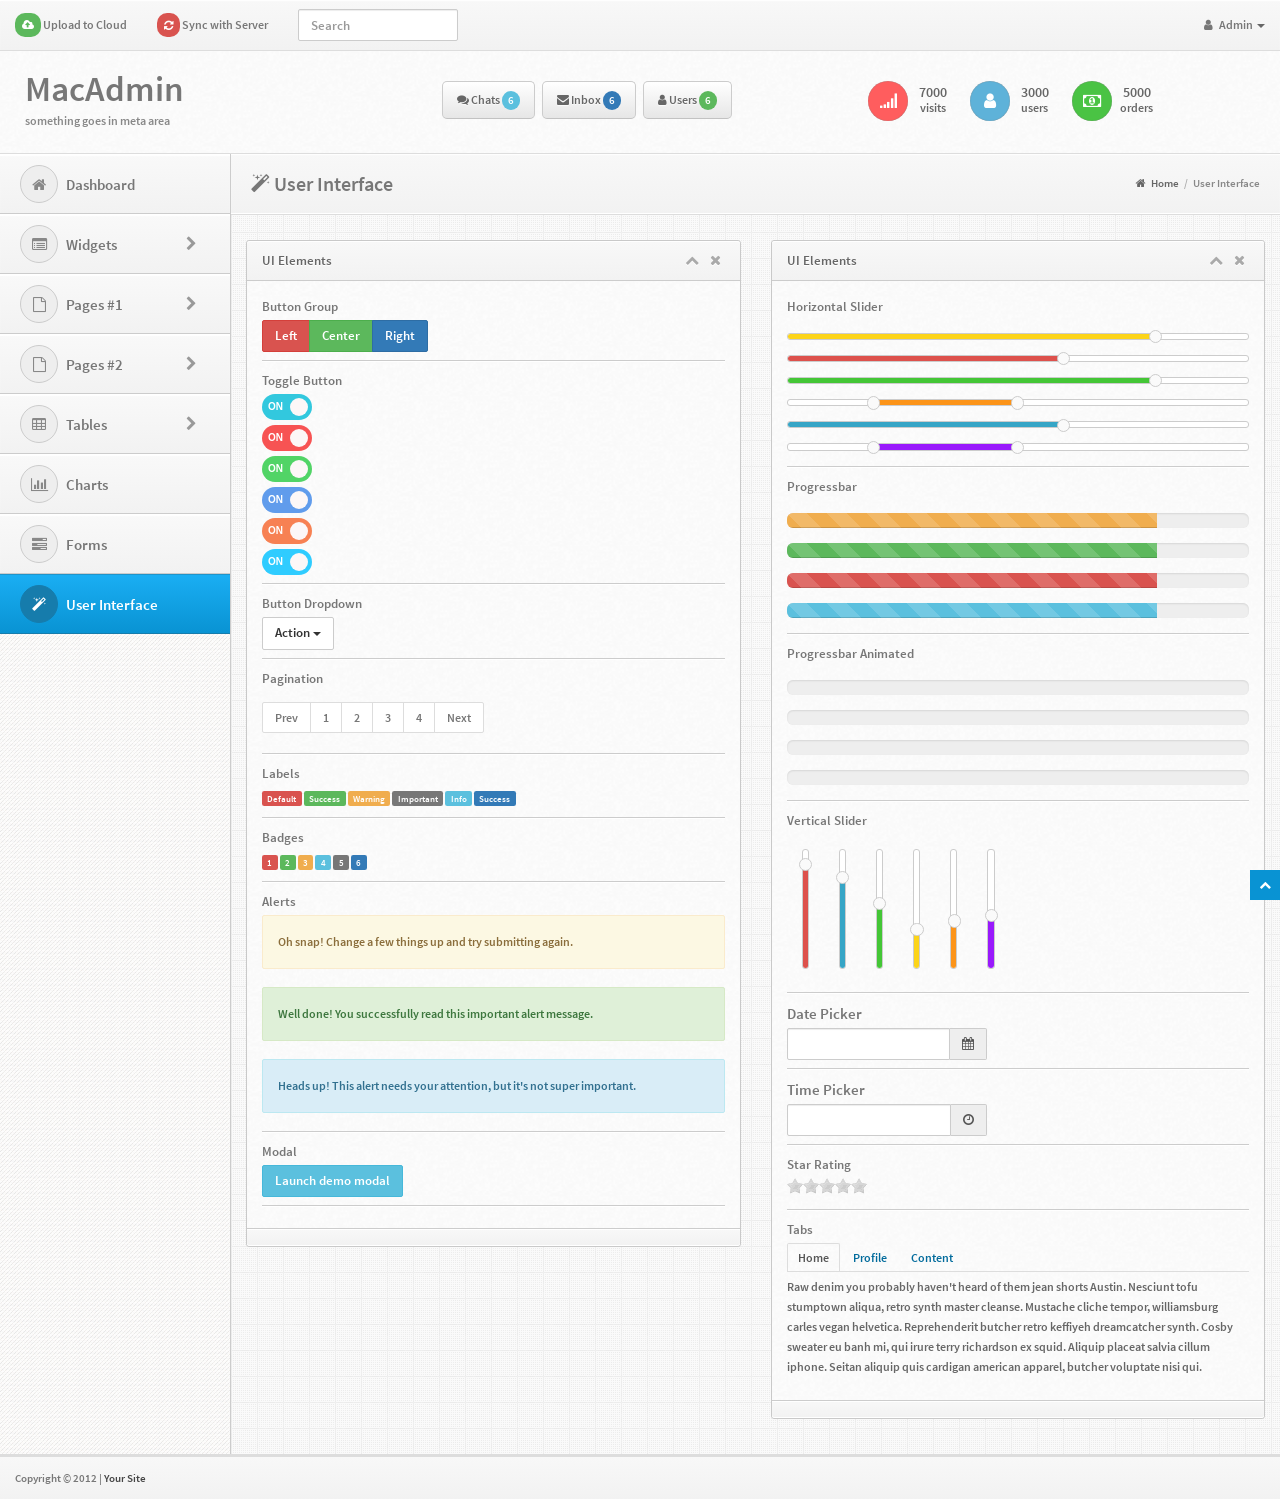
==== AdminPrabhus/ui.html @ f4b7af65 "edited on 29122017" ====
<!DOCTYPE html>
<html lang="en">
<head>
  <meta http-equiv="Content-Type" content="text/html; charset=UTF-8">
  <meta charset="utf-8">
  <!-- Title and other stuffs -->
  <title>UI - MacAdmin</title>
  <meta name="viewport" content="width=device-width, initial-scale=1.0">
  <meta name="description" content="">
  <meta name="keywords" content="">
  <meta name="author" content="">


  <!-- Stylesheets -->
  <link href="css/bootstrap.min.css" rel="stylesheet">
  <!-- Font awesome icon -->
  <link rel="stylesheet" href="css/font-awesome.min.css"> 
  <!-- jQuery UI -->
  <link rel="stylesheet" href="css/jquery-ui.css"> 
  <!-- Calendar -->
  <link rel="stylesheet" href="css/fullcalendar.css">
  <!-- prettyPhoto -->
  <link rel="stylesheet" href="css/prettyPhoto.css">  
  <!-- Star rating -->
  <link rel="stylesheet" href="css/rateit.css">
  <!-- Date picker -->
  <link rel="stylesheet" href="css/bootstrap-datetimepicker.min.css">
  <!-- CLEditor -->
  <link rel="stylesheet" href="css/jquery.cleditor.css">  
  <!-- Data tables -->
  <link rel="stylesheet" href="css/jquery.dataTables.css">
  <!-- Bootstrap toggle -->
  <link rel="stylesheet" href="css/jquery.onoff.css">
  <!-- Main stylesheet -->
  <link href="css/style.css" rel="stylesheet">
  <!-- Widgets stylesheet -->
  <link href="css/widgets.css" rel="stylesheet">   
  
  <script src="js/respond.min.js"></script>
  <!--[if lt IE 9]>
  <script src="js/html5shiv.js"></script>
  <![endif]-->

  <!-- Favicon -->
  <link rel="shortcut icon" href="img/favicon/favicon.png">
</head>

<body>

<div class="navbar navbar-fixed-top bs-docs-nav" role="banner">
  
    <div class="conjtainer">
      <!-- Menu button for smallar screens -->
      <div class="navbar-header">
		  <button class="navbar-toggle btn-navbar" type="button" data-toggle="collapse" data-target=".bs-navbar-collapse">
			<span>Menu</span>
		  </button>
		  <!-- Site name for smallar screens -->
		  <a href="index.html" class="navbar-brand hidden-lg">MacBeth</a>
		</div>
      
      

      <!-- Navigation starts -->
      <nav class="collapse navbar-collapse bs-navbar-collapse" role="navigation">         

        <ul class="nav navbar-nav">  

          <!-- Upload to server link. Class "dropdown-big" creates big dropdown -->
          <li class="dropdown dropdown-big">
            <a href="#" class="dropdown-toggle" data-toggle="dropdown"><span class="label label-success"><i class="fa fa-cloud-upload"></i></span> Upload to Cloud</a>
            <!-- Dropdown -->
            <ul class="dropdown-menu">
              <li>
                <!-- Progress bar -->
                <p>Photo Upload in Progress</p>
                <!-- Bootstrap progress bar -->
                <div class="progress progress-striped active">
					<div class="progress-bar progress-bar-info"  role="progressbar" aria-valuenow="40" aria-valuemin="0" aria-valuemax="100" style="width: 40%">
						<span class="sr-only">40% Complete</span>
					</div>
			    </div>

                <hr />

                <!-- Progress bar -->
                <p>Video Upload in Progress</p>
                <!-- Bootstrap progress bar -->
                <div class="progress progress-striped active">
					<div class="progress-bar progress-bar-success"  role="progressbar" aria-valuenow="80" aria-valuemin="0" aria-valuemax="100" style="width: 80%">
						<span class="sr-only">80% Complete</span>
					</div>
			    </div> 

                <hr />             

                <!-- Dropdown menu footer -->
                <div class="drop-foot">
                  <a href="#">View All</a>
                </div>

              </li>
            </ul>
          </li>

          <!-- Sync to server link -->
          <li class="dropdown dropdown-big">
            <a href="#" class="dropdown-toggle" data-toggle="dropdown"><span class="label label-danger"><i class="fa fa-refresh"></i></span> Sync with Server</a>
            <!-- Dropdown -->
            <ul class="dropdown-menu">
              <li>
                <!-- Using "icon-spin" class to rotate icon. -->
                <p><span class="label label-info"><i class="fa fa-cloud"></i></span> Syncing Members Lists to Server</p>
                <hr />
                <p><span class="label label-warning"><i class="fa fa-cloud"></i></span> Syncing Bookmarks Lists to Cloud</p>

                <hr />

                <!-- Dropdown menu footer -->
                <div class="drop-foot">
                  <a href="#">View All</a>
                </div>

              </li>
            </ul>
          </li>

        </ul>

        <!-- Search form -->
        <form class="navbar-form navbar-left" role="search">
			<div class="form-group">
				<input type="text" class="form-control" placeholder="Search">
			</div>
		</form>
        <!-- Links -->
        <ul class="nav navbar-nav pull-right">
          <li class="dropdown pull-right">            
            <a data-toggle="dropdown" class="dropdown-toggle" href="#">
              <i class="fa fa-user"></i> Admin <b class="caret"></b>              
            </a>
            
            <!-- Dropdown menu -->
            <ul class="dropdown-menu">
              <li><a href="#"><i class="fa fa-user"></i> Profile</a></li>
              <li><a href="#"><i class="fa fa-cogs"></i> Settings</a></li>
              <li><a href="login.html"><i class="fa fa-sign-out"></i> Logout</a></li>
            </ul>
          </li>
          
        </ul>
      </nav>

    </div>
  </div>


<!-- Header starts -->
  <header>
    <div class="container">
      <div class="row">

        <!-- Logo section -->
        <div class="col-md-4">
          <!-- Logo. -->
          <div class="logo">
            <h1><a href="#">Mac<span class="bold">Admin</span></a></h1>
            <p class="meta">something goes in meta area</p>
          </div>
          <!-- Logo ends -->
        </div>

        <!-- Button section -->
        <div class="col-md-4">

          <!-- Buttons -->
          <ul class="nav nav-pills">

            <!-- Comment button with number of latest comments count -->
            <li class="dropdown dropdown-big">
              <a class="dropdown-toggle" href="#" data-toggle="dropdown">
                <i class="fa fa-comments"></i> Chats <span   class="label label-info">6</span> 
              </a>

                <ul class="dropdown-menu">
                  <li>
                    <!-- Heading - h5 -->
                    <h5><i class="fa fa-comments"></i> Chats</h5>
                    <!-- Use hr tag to add border -->
                    <hr />
                  </li>
                  <li>
                    <!-- List item heading h6 -->
                    <h6><a href="#">Hi :)</a> <span class="label label-warning pull-right">10:42</span></h6>
                    <div class="clearfix"></div>
                    <hr />
                  </li>
                  <li>
                    <h6><a href="#">How are you?</a> <span class="label label-warning pull-right">20:42</span></h6>
                    <div class="clearfix"></div>
                    <hr />
                  </li>
                  <li>
                    <h6><a href="#">What are you doing?</a> <span class="label label-warning pull-right">14:42</span></h6>
                    <div class="clearfix"></div>
                    <hr />
                  </li>                  
                  <li>
                    <div class="drop-foot">
                      <a href="#">View All</a>
                    </div>
                  </li>                                    
                </ul>
            </li>

            <!-- Message button with number of latest messages count-->
            <li class="dropdown dropdown-big">
              <a class="dropdown-toggle" href="#" data-toggle="dropdown">
                <i class="fa fa-envelope"></i> Inbox <span class="label label-primary">6</span> 
              </a>

                <ul class="dropdown-menu">
                  <li>
                    <!-- Heading - h5 -->
                    <h5><i class="fa fa-envelope"></i> Messages</h5>
                    <!-- Use hr tag to add border -->
                    <hr />
                  </li>
                  <li>
                    <!-- List item heading h6 -->
                    <h6><a href="#">Hello how are you?</a></h6>
                    <!-- List item para -->
                    <p>Quisque eu consectetur erat eget  semper...</p>
                    <hr />
                  </li>
                  <li>
                    <h6><a href="#">Today is wonderful?</a></h6>
                    <p>Quisque eu consectetur erat eget  semper...</p>
                    <hr />
                  </li>
                  <li>
                    <div class="drop-foot">
                      <a href="#">View All</a>
                    </div>
                  </li>                                    
                </ul>
            </li>

            <!-- Members button with number of latest members count -->
            <li class="dropdown dropdown-big">
              <a class="dropdown-toggle" href="#" data-toggle="dropdown">
                <i class="fa fa-user"></i> Users <span   class="label label-success">6</span> 
              </a>

                <ul class="dropdown-menu">
                  <li>
                    <!-- Heading - h5 -->
                    <h5><i class="fa fa-user"></i> Users</h5>
                    <!-- Use hr tag to add border -->
                    <hr />
                  </li>
                  <li>
                    <!-- List item heading h6-->
                    <h6><a href="#">Ravi Kumar</a> <span class="label label-warning pull-right">Free</span></h6>
                    <div class="clearfix"></div>
                    <hr />
                  </li>
                  <li>
                    <h6><a href="#">Balaji</a> <span class="label label-important pull-right">Premium</span></h6>
                    <div class="clearfix"></div>
                    <hr />
                  </li>
                  <li>
                    <h6><a href="#">Kumarasamy</a> <span class="label label-warning pull-right">Free</span></h6>
                    <div class="clearfix"></div>
                    <hr />
                  </li>                  
                  <li>
                    <div class="drop-foot">
                      <a href="#">View All</a>
                    </div>
                  </li>                                    
                </ul>
            </li> 

          </ul>

        </div>

        <!-- Data section -->

        <div class="col-md-4">
          <div class="header-data">

            <!-- Traffic data -->
            <div class="hdata">
              <div class="mcol-left">
                <!-- Icon with red background -->
                <i class="fa fa-signal bred"></i> 
              </div>
              <div class="mcol-right">
                <!-- Number of visitors -->
                <p><a href="#">7000</a> <em>visits</em></p>
              </div>
              <div class="clearfix"></div>
            </div>

            <!-- Members data -->
            <div class="hdata">
              <div class="mcol-left">
                <!-- Icon with blue background -->
                <i class="fa fa-user bblue"></i> 
              </div>
              <div class="mcol-right">
                <!-- Number of visitors -->
                <p><a href="#">3000</a> <em>users</em></p>
              </div>
              <div class="clearfix"></div>
            </div>

            <!-- revenue data -->
            <div class="hdata">
              <div class="mcol-left">
                <!-- Icon with green background -->
                <i class="fa fa-money bgreen"></i> 
              </div>
              <div class="mcol-right">
                <!-- Number of visitors -->
                <p><a href="#">5000</a><em>orders</em></p>
              </div>
              <div class="clearfix"></div>
            </div>                        

          </div>
        </div>

      </div>
    </div>
  </header>

<!-- Header ends -->

<!-- Main content starts -->

<div class="content">

  	<!-- Sidebar -->
    <div class="sidebar">
        <div class="sidebar-dropdown"><a href="#">Navigation</a></div>

        <!--- Sidebar navigation -->
        <!-- If the main navigation has sub navigation, then add the class "has_sub" to "li" of main navigation. -->
        <ul id="nav">
          <!-- Main menu with font awesome icon -->
          <li><a href="index.html"><i class="fa fa-home"></i> Dashboard</a>
            <!-- Sub menu markup 
            <ul>
              <li><a href="#">Submenu #1</a></li>
              <li><a href="#">Submenu #2</a></li>
              <li><a href="#">Submenu #3</a></li>
            </ul>-->
          </li>
          <li class="has_sub"><a href="#"><i class="fa fa-list-alt"></i> Widgets  <span class="pull-right"><i class="fa fa-chevron-right"></i></span></a>
            <ul>
              <li><a href="widgets1.html">Widgets #1</a></li>
              <li><a href="widgets2.html">Widgets #2</a></li>
              <li><a href="widgets3.html">Widgets #3</a></li>
            </ul>
          </li>  
          <li class="has_sub"><a href="#"><i class="fa fa-file-o"></i> Pages #1  <span class="pull-right"><i class="fa fa-chevron-right"></i></span></a>
            <ul>
              <li><a href="post.html">Post</a></li>
              <li><a href="login.html">Login</a></li>
              <li><a href="register.html">Register</a></li>
              <li><a href="support.html">Support</a></li>
              <li><a href="invoice.html">Invoice</a></li>
              <li><a href="gallery.html">Gallery</a></li>
            </ul>
          </li> 
          <li class="has_sub"><a href="#"><i class="fa fa-file-o"></i> Pages #2  <span class="pull-right"><i class="fa fa-chevron-right"></i></span></a>
            <ul>
              <li><a href="media.html">Media</a></li>
              <li><a href="statement.html">Statement</a></li>
              <li><a href="error.html">Error</a></li>
              <li><a href="error-log.html">Error Log</a></li>
              <li><a href="calendar.html">Calendar</a></li>
              <li><a href="grid.html">Grid</a></li>
            </ul>
          </li>      
		  <li class="has_sub"><a href="#"><i class="fa fa-table"></i> Tables  <span class="pull-right"><i class="fa fa-chevron-right"></i></span></a>
            <ul>
              <li><a href="tables.html">Tables</a></li>
              <li><a href="dynamic-tables.html">Dynamic Tables</a></li>
            </ul>
          </li>		  
          <li><a href="charts.html"><i class="fa fa-bar-chart-o"></i> Charts</a></li> 
          <li><a href="forms.html"><i class="fa fa-tasks"></i> Forms</a></li>
          <li class="open"><a href="ui.html"><i class="fa fa-magic"></i> User Interface</a></li>
        </ul>
    </div>

    <!-- Sidebar ends -->

  	<!-- Main bar -->
  	<div class="mainbar">
      
	    <!-- Page heading -->
	    <div class="page-head">
        <!-- Page heading -->
	      <h2 class="pull-left"><i class="fa fa-magic"></i> User Interface</h2>


        <!-- Breadcrumb -->
        <div class="bread-crumb pull-right">
          <a href="index.html"><i class="fa fa-home"></i> Home</a> 
          <!-- Divider -->
          <span class="divider">/</span> 
          <a href="#" class="bread-current">User Interface</a>
        </div>

        <div class="clearfix"></div>

	    </div>
	    <!-- Page heading ends -->



	    <!-- Matter -->

	    <div class="matter">
        <div class="container">

          <div class="row">

            <div class="col-md-6">

              <div class="widget wred">
                <div class="widget-head">
                  <div class="pull-left">UI Elements</div>
                  <div class="widget-icons pull-right">
                    <a href="#" class="wminimize"><i class="fa fa-chevron-up"></i></a> 
                    <a href="#" class="wclose"><i class="fa fa-times"></i></a>
                  </div>
                  <div class="clearfix"></div>
                </div>

                <div class="widget-content">
                  <div class="padd">
                    
                    <h5>Button Group</h5>
                    <div class="btn-group">
                      <button class="btn btn-danger">Left</button>
                      <button class="btn btn-success">Center</button>
                      <button class="btn btn-primary">Right</button>
                    </div>
                    <hr />

					<h5>Toggle Button</h5>
					<div class="sw-lblue">
						<input type="checkbox" class="toggleBtn" checked />
					</div>
					<div class="sw-red">
						<input type="checkbox" class="toggleBtn" checked />
					</div>
					<div class="sw-green">
						<input type="checkbox" class="toggleBtn" checked />
					</div>
					<div class="sw-blue">
						<input type="checkbox" class="toggleBtn" checked />
					</div>
					<div class="sw-orange">
						<input type="checkbox" class="toggleBtn" checked />
					</div>
					<div>
						<input type="checkbox" class="toggleBtn" checked />
					</div>
					<hr />                                  

                    <h5>Button Dropdown</h5>
                    <div class="btn-group">
                      <button class="btn btn-default dropdown-toggle" data-toggle="dropdown">Action <span class="caret"></span></button>
                      <ul class="dropdown-menu">
                        <li><a href="#">Action</a></li>
                        <li><a href="#">Another action</a></li>
                        <li><a href="#">Something else here</a></li>
                        <li class="divider"></li>
                        <li><a href="#">Separated link</a></li>
                      </ul>
                    </div>
                    <hr />

                    <h5>Pagination</h5>
                    
                      <ul class="pagination">
                        <li><a href="#">Prev</a></li>
                        <li><a href="#">1</a></li>
                        <li><a href="#">2</a></li>
                        <li><a href="#">3</a></li>
                        <li><a href="#">4</a></li>
                        <li><a href="#">Next</a></li>
                      </ul>
                    
                    <hr />

                    <h5>Labels</h5>
                    <span class="label label-danger">Default</span>
                    <span class="label label-success">Success</span>
                    <span class="label label-warning">Warning</span>
                    <span class="label label-default">Important</span>
                    <span class="label label-info">Info</span>
                    <span class="label label-primary">Success</span>
                    <hr />

                    <h5>Badges</h5>
                    <span class="label label-danger">1</span>
                    <span class="label label-success">2</span>
                    <span class="label label-warning">3</span>
                    <span class="label label-info">4</span>
                    <span class="label label-default">5</span>
                    <span class="label label-primary">6</span>
                    <hr />

                    <h5>Alerts</h5>
                    <div class="alert alert-warning">
                      Oh snap! Change a few things up and try submitting again.
                    </div>
                    <div class="alert alert-success">
                      Well done! You successfully read this important alert message.
                    </div>
                    <div class="alert alert-info">
                      Heads up! This alert needs your attention, but it's not super important.
                    </div>                                        
                    <hr />


                    <h5>Modal</h5>
                    <!-- Button to trigger modal -->
                    <a href="#myModal" class="btn btn-info" data-toggle="modal">Launch demo modal</a>
                     
                    <!-- Modal -->
                    <div id="myModal" class="modal fade" tabindex="-1" role="dialog" aria-labelledby="myModalLabel" aria-hidden="true">
					<div class="modal-dialog">
					  <div class="modal-content">
                      <div class="modal-header">
                        <button type="button" class="close" data-dismiss="modal" aria-hidden="true">×</button>
                        <h4 class="modal-title">Modal title</h4>
                      </div>
                      <div class="modal-body">
                        <p>One fine body…</p>
                      </div>
                      <div class="modal-footer">
                        <button type="button" class="btn btn-default" data-dismiss="modal" aria-hidden="true">Close</button>
                        <button type="button" class="btn btn-primary">Save changes</button>
                      </div>
                    </div>
					</div>
					</div>
                    <hr />


                  </div>
                </div>
                  <div class="widget-foot">
                    <!-- Footer goes here -->
                  </div>
              </div>  

            </div>
            <div class="col-md-6">

              <div class="widget wviolet">
                <div class="widget-head">
                  <div class="pull-left">UI Elements</div>
                  <div class="widget-icons pull-right">
                    <a href="#" class="wminimize"><i class="fa fa-chevron-up"></i></a> 
                    <a href="#" class="wclose"><i class="fa fa-times"></i></a>
                  </div>
                  <div class="clearfix"></div>
                </div>

                <div class="widget-content">
                  <div class="padd">

                    <h5>Horizontal Slider</h5>

                    <div id="master4" class="slider-yellow"></div>
                    <div id="master1" class="slider-red"></div>
                    <div id="master3" class="slider-green"></div>
                    <div id="master5" class="slider-orange"></div>
                    <div id="master2" class="slider-blue"></div>
                    <div id="master6" class="slider-violet"></div>
                     
                    <hr />

                    <h5>Progressbar</h5>

                   <div class="progress progress-striped active">
						  <div class="progress-bar progress-bar-warning"  role="progressbar" aria-valuenow="100" aria-valuemin="0" aria-valuemax="100" style="width: 80%">
							<span class="sr-only">80% Complete</span>
						  </div>
					   </div>
                    <div class="progress progress-striped active">
						  <div class="progress-bar progress-bar-success"  role="progressbar" aria-valuenow="100" aria-valuemin="0" aria-valuemax="100" style="width: 80%">
							<span class="sr-only">80% Complete</span>
						  </div>
					   </div>
                    <div class="progress progress-striped active">
						  <div class="progress-bar progress-bar-danger"  role="progressbar" aria-valuenow="100" aria-valuemin="0" aria-valuemax="100" style="width: 80%">
							<span class="sr-only">80% Complete</span>
						  </div>
					   </div>
                    <div class="progress progress-striped active">
						  <div class="progress-bar progress-bar-info"  role="progressbar" aria-valuenow="100" aria-valuemin="0" aria-valuemax="100" style="width: 80%">
							<span class="sr-only">80% Complete</span>
						  </div>
					   </div>
                    <hr />

                    <h5>Progressbar Animated</h5>

                     <div class="progress progress-animated progress-striped active">
						  <div class="progress-bar progress-bar-warning"  data-percentage="100">
							<span class="sr-only">100% Complete</span>
						  </div>
					  </div>
                     <div class="progress progress-animated progress-striped active">
						  <div class="progress-bar progress-bar-info"  data-percentage="100">
							<span class="sr-only">100% Complete</span>
						  </div>
					  </div>
                     <div class="progress progress-animated progress-striped active">
						  <div class="progress-bar progress-bar-danger"  data-percentage="100">
							<span class="sr-only">100% Complete</span>
						  </div>
					  </div>
                     <div class="progress progress-animated progress-striped active">
						  <div class="progress-bar progress-bar-success" data-percentage="100">
							<span class="sr-only">100% Complete</span>
						  </div>
					  </div>

                    <hr />

                    <h5>Vertical Slider</h5>

                    <div id="eq">
                        <span class="slider-red">88</span>
                        <span class="slider-blue">77</span>
                        <span class="slider-green">55</span>
                        <span class="slider-yellow">33</span>
                        <span class="slider-orange">40</span>
                        <span class="slider-violet">45</span>
                        <div class="clearfix"></div>
                    </div>

					<hr />

					<!-- Date Picker -->
					<h4>Date Picker</h4>
					 <div id="datetimepicker1" class="input-append input-group dtpicker">
						<input data-format="yyyy-MM-dd" type="text" class="form-control">
						<span class="input-group-addon add-on">
							<i data-time-icon="fa fa-times" data-date-icon="fa fa-calendar"></i>
						</span>
					</div>
					<hr />
					<!-- Heading -->
					<h4>Time Picker</h4>
					<!-- Time Picker -->
					<div id="datetimepicker2" class="input-append input-group dtpicker">
						<input data-format="hh:mm:ss" class="form-control" type="text">
						<span class="input-group-addon add-on">
							<i data-time-icon="fa fa-clock-o" data-date-icon="fa fa-calendar"></i>
						</span>
					</div>

                    <hr />

                    <h5>Star Rating</h5>

                    <div class="rateit" data-rateit-resetable="false"></div>
                    <hr />

                    <h5>Tabs</h5>
                    <ul id="myTab" class="nav nav-tabs">
                      <li class="active"><a href="#home" data-toggle="tab">Home</a></li>
                      <li><a href="#profile" data-toggle="tab">Profile</a></li>
                      <li><a href="#cont" data-toggle="tab">Content</a></li>
                    </ul>
                    <div id="myTabContent" class="tab-content">
                      <div class="tab-pane fade in active" id="home">
                        <p>Raw denim you probably haven't heard of them jean shorts Austin. Nesciunt tofu stumptown aliqua, retro synth master cleanse. Mustache cliche tempor, williamsburg carles vegan helvetica. Reprehenderit butcher retro keffiyeh dreamcatcher synth. Cosby sweater eu banh mi, qui irure terry richardson ex squid. Aliquip placeat salvia cillum iphone. Seitan aliquip quis cardigan american apparel, butcher voluptate nisi qui.</p>
                      </div>
                      <div class="tab-pane fade" id="profile">
                        <p>Food truck fixie locavore, accusamus mcsweeney's marfa nulla single-origin coffee squid. Exercitation +1 labore velit, blog sartorial PBR leggings next level wes anderson artisan four loko farm-to-table craft beer twee. Qui photo booth letterpress, commodo enim craft beer mlkshk aliquip jean shorts ullamco ad vinyl cillum PBR. Homo nostrud organic, assumenda labore aesthetic magna delectus mollit. Keytar helvetica VHS salvia yr, vero magna velit sapiente labore stumptown. Vegan fanny pack odio cillum wes anderson 8-bit, sustainable jean shorts beard ut DIY ethical culpa terry richardson biodiesel. Art party scenester stumptown, tumblr butcher vero sint qui sapiente accusamus tattooed echo park.</p>
                      </div>
                      <div class="tab-pane fade" id="cont">
                        <p>Etsy mixtape wayfarers, ethical wes anderson tofu before they sold out mcsweeney's organic lomo retro fanny pack lo-fi farm-to-table readymade. Messenger bag gentrify pitchfork tattooed craft beer, iphone skateboard locavore carles etsy salvia banksy hoodie helvetica. DIY synth PBR banksy irony. Leggings gentrify squid 8-bit cred pitchfork. Williamsburg banh mi whatever gluten-free, carles pitchfork biodiesel fixie etsy retro mlkshk vice blog. Scenester cred you probably haven't heard of them, vinyl craft beer blog stumptown. Pitchfork sustainable tofu synth chambray yr.</p>
                      </div>
                    </div>


                  </div>
                </div>
                  <div class="widget-foot">
                    <!-- Footer goes here -->
                  </div>
              </div>                

            </div>

          </div>

        </div>
		  </div>

		<!-- Matter ends -->

    </div>

   <!-- Mainbar ends -->	    	
   <div class="clearfix"></div>

</div>
<!-- Content ends -->

<!-- Footer starts -->
<footer>
  <div class="container">
    <div class="row">
      <div class="col-md-12">
            <!-- Copyright info -->
            <p class="copy">Copyright &copy; 2012 | <a href="#">Your Site</a> </p>
      </div>
    </div>
  </div>
</footer> 	

<!-- Footer ends -->

<!-- Scroll to top -->
<span class="totop"><a href="#"><i class="fa fa-chevron-up"></i></a></span> 

<!-- JS -->
<script src="js/jquery.js"></script> <!-- jQuery -->
<script src="js/bootstrap.min.js"></script> <!-- Bootstrap -->
<script src="js/jquery-ui.min.js"></script> <!-- jQuery UI -->
<script src="js/moment.min.js"></script> <!-- Moment js for full calendar -->
<script src="js/fullcalendar.min.js"></script> <!-- Full Google Calendar - Calendar -->
<script src="js/jquery.rateit.min.js"></script> <!-- RateIt - Star rating -->
<script src="js/jquery.prettyPhoto.js"></script> <!-- prettyPhoto -->
<script src="js/jquery.slimscroll.min.js"></script> <!-- jQuery Slim Scroll -->
<script src="js/jquery.dataTables.min.js"></script> <!-- Data tables -->

<!-- jQuery Flot -->
<script src="js/excanvas.min.js"></script>
<script src="js/jquery.flot.js"></script>
<script src="js/jquery.flot.resize.js"></script>
<script src="js/jquery.flot.pie.js"></script>
<script src="js/jquery.flot.stack.js"></script>

<!-- jQuery Notification - Noty -->
<script src="js/jquery.noty.js"></script> <!-- jQuery Notify -->
<script src="js/themes/default.js"></script> <!-- jQuery Notify -->
<script src="js/layouts/bottom.js"></script> <!-- jQuery Notify -->
<script src="js/layouts/topRight.js"></script> <!-- jQuery Notify -->
<script src="js/layouts/top.js"></script> <!-- jQuery Notify -->
<!-- jQuery Notification ends -->

<script src="js/sparklines.js"></script> <!-- Sparklines -->
<script src="js/jquery.cleditor.min.js"></script> <!-- CLEditor -->
<script src="js/bootstrap-datetimepicker.min.js"></script> <!-- Date picker -->
<script src="js/jquery.onoff.min.js"></script> <!-- Bootstrap Toggle -->
<script src="js/filter.js"></script> <!-- Filter for support page -->
<script src="js/custom.js"></script> <!-- Custom codes -->
<script src="js/charts.js"></script> <!-- Charts & Graphs -->

</body>
</html>
---- AdminPrabhus/css/fullcalendar.css ----
/*!
 * FullCalendar v2.6.1 Stylesheet
 * Docs & License: http://fullcalendar.io/
 * (c) 2015 Adam Shaw
 */.fc{direction:ltr;text-align:left}.fc-rtl{text-align:right}body .fc{font-size:1em}.fc-unthemed .fc-divider,.fc-unthemed .fc-popover,.fc-unthemed .fc-row,.fc-unthemed tbody,.fc-unthemed td,.fc-unthemed th,.fc-unthemed thead{border-color:#ddd}.fc-unthemed .fc-popover{background-color:#fff}.fc-unthemed .fc-divider,.fc-unthemed .fc-popover .fc-header{background:#eee}.fc-unthemed .fc-popover .fc-header .fc-close{color:#666}.fc-unthemed .fc-today{background:#fcf8e3}.fc-highlight{background:#bce8f1;opacity:.3;filter:alpha(opacity=30)}.fc-bgevent{background:#8fdf82;opacity:.3;filter:alpha(opacity=30)}.fc-nonbusiness{background:#d7d7d7}.fc-icon{display:inline-block;width:1em;height:1em;line-height:1em;font-size:1em;text-align:center;overflow:hidden;font-family:"Courier New",Courier,monospace;-webkit-touch-callout:none;-webkit-user-select:none;-khtml-user-select:none;-moz-user-select:none;-ms-user-select:none;user-select:none}.fc-icon:after{position:relative;margin:0 -1em}.fc-icon-left-single-arrow:after{content:"\02039";font-weight:700;font-size:200%;top:-7%;left:3%}.fc-icon-right-single-arrow:after{content:"\0203A";font-weight:700;font-size:200%;top:-7%;left:-3%}.fc-icon-left-double-arrow:after{content:"\000AB";font-size:160%;top:-7%}.fc-icon-right-double-arrow:after{content:"\000BB";font-size:160%;top:-7%}.fc-icon-left-triangle:after{content:"\25C4";font-size:125%;top:3%;left:-2%}.fc-icon-right-triangle:after{content:"\25BA";font-size:125%;top:3%;left:2%}.fc-icon-down-triangle:after{content:"\25BC";font-size:125%;top:2%}.fc-icon-x:after{content:"\000D7";font-size:200%;top:6%}.fc button{-moz-box-sizing:border-box;-webkit-box-sizing:border-box;box-sizing:border-box;margin:0;height:2.1em;padding:0 .6em;font-size:1em;white-space:nowrap;cursor:pointer}.fc button::-moz-focus-inner{margin:0;padding:0}.fc-state-default{border:1px solid}.fc-state-default.fc-corner-left{border-top-left-radius:4px;border-bottom-left-radius:4px}.fc-state-default.fc-corner-right{border-top-right-radius:4px;border-bottom-right-radius:4px}.fc button .fc-icon{position:relative;top:-.05em;margin:0 .2em;vertical-align:middle}.fc-state-default{background-color:#f5f5f5;background-image:-moz-linear-gradient(top,#fff,#e6e6e6);background-image:-webkit-gradient(linear,0 0,0 100%,from(#fff),to(#e6e6e6));background-image:-webkit-linear-gradient(top,#fff,#e6e6e6);background-image:-o-linear-gradient(top,#fff,#e6e6e6);background-image:linear-gradient(to bottom,#fff,#e6e6e6);background-repeat:repeat-x;border-color:#e6e6e6 #e6e6e6 #bfbfbf;border-color:rgba(0,0,0,.1) rgba(0,0,0,.1) rgba(0,0,0,.25);color:#333;text-shadow:0 1px 1px rgba(255,255,255,.75);box-shadow:inset 0 1px 0 rgba(255,255,255,.2),0 1px 2px rgba(0,0,0,.05)}.fc-state-active,.fc-state-disabled,.fc-state-down,.fc-state-hover{color:#333;background-color:#e6e6e6}.fc-state-hover{color:#333;text-decoration:none;background-position:0 -15px;-webkit-transition:background-position .1s linear;-moz-transition:background-position .1s linear;-o-transition:background-position .1s linear;transition:background-position .1s linear}.fc-state-active,.fc-state-down{background-color:#ccc;background-image:none;box-shadow:inset 0 2px 4px rgba(0,0,0,.15),0 1px 2px rgba(0,0,0,.05)}.fc-state-disabled{cursor:default;background-image:none;opacity:.65;filter:alpha(opacity=65);box-shadow:none}.fc-button-group{display:inline-block}.fc .fc-button-group>*{float:left;margin:0 0 0 -1px}.fc .fc-button-group>:first-child{margin-left:0}.fc-popover{position:absolute;box-shadow:0 2px 6px rgba(0,0,0,.15)}.fc-popover .fc-header{padding:2px 4px}.fc-popover .fc-header .fc-title{margin:0 2px}.fc-popover .fc-header .fc-close{cursor:pointer}.fc-ltr .fc-popover .fc-header .fc-title,.fc-rtl .fc-popover .fc-header .fc-close{float:left}.fc-ltr .fc-popover .fc-header .fc-close,.fc-rtl .fc-popover .fc-header .fc-title{float:right}.fc-unthemed .fc-popover{border-width:1px;border-style:solid}.fc-unthemed .fc-popover .fc-header .fc-close{font-size:.9em;margin-top:2px}.fc-popover>.ui-widget-header+.ui-widget-content{border-top:0}.fc-divider{border-style:solid;border-width:1px}hr.fc-divider{height:0;margin:0;padding:0 0 2px;border-width:1px 0}.fc-clear{clear:both}.fc-bg,.fc-bgevent-skeleton,.fc-helper-skeleton,.fc-highlight-skeleton{position:absolute;top:0;left:0;right:0}.fc-bg{bottom:0}.fc-bg table{height:100%}.fc table{width:100%;table-layout:fixed;border-collapse:collapse;border-spacing:0;font-size:1em}.fc th{text-align:center}.fc td,.fc th{border-style:solid;border-width:1px;padding:0;vertical-align:top}.fc td.fc-today{border-style:double}.fc .fc-row{border-style:solid;border-width:0}.fc-row table{border-left:0 hidden transparent;border-right:0 hidden transparent;border-bottom:0 hidden transparent}.fc-row:first-child table{border-top:0 hidden transparent}.fc-row{position:relative}.fc-row .fc-bg{z-index:1}.fc-row .fc-bgevent-skeleton,.fc-row .fc-highlight-skeleton{bottom:0}.fc-row .fc-bgevent-skeleton table,.fc-row .fc-highlight-skeleton table{height:100%}.fc-row .fc-bgevent-skeleton td,.fc-row .fc-highlight-skeleton td{border-color:transparent}.fc-row .fc-bgevent-skeleton{z-index:2}.fc-row .fc-highlight-skeleton{z-index:3}.fc-row .fc-content-skeleton{position:relative;z-index:4;padding-bottom:2px}.fc-row .fc-helper-skeleton{z-index:5}.fc-row .fc-content-skeleton td,.fc-row .fc-helper-skeleton td{background:0 0;border-color:transparent;border-bottom:0}.fc-row .fc-content-skeleton tbody td,.fc-row .fc-helper-skeleton tbody td{border-top:0}.fc-scroller{overflow-y:scroll;overflow-x:hidden}.fc-scroller>*{position:relative;width:100%;overflow:hidden}.fc-event{position:relative;display:block;font-size:.85em;line-height:1.3;border-radius:3px;border:1px solid #3a87ad;background-color:#3a87ad;font-weight:400}.fc-event,.fc-event:hover,.ui-widget .fc-event{color:#fff;text-decoration:none}.fc-event.fc-draggable,.fc-event[href]{cursor:pointer}.fc-not-allowed,.fc-not-allowed .fc-event{cursor:not-allowed}.fc-event .fc-bg{z-index:1;background:#fff;opacity:.25;filter:alpha(opacity=25)}.fc-event .fc-content{position:relative;z-index:2}.fc-event .fc-resizer{position:absolute;z-index:3}.fc-ltr .fc-h-event.fc-not-start,.fc-rtl .fc-h-event.fc-not-end{margin-left:0;border-left-width:0;padding-left:1px;border-top-left-radius:0;border-bottom-left-radius:0}.fc-ltr .fc-h-event.fc-not-end,.fc-rtl .fc-h-event.fc-not-start{margin-right:0;border-right-width:0;padding-right:1px;border-top-right-radius:0;border-bottom-right-radius:0}.fc-h-event .fc-resizer{top:-1px;bottom:-1px;left:-1px;right:-1px;width:5px}.fc-ltr .fc-h-event .fc-start-resizer,.fc-ltr .fc-h-event .fc-start-resizer:after,.fc-ltr .fc-h-event .fc-start-resizer:before,.fc-rtl .fc-h-event .fc-end-resizer,.fc-rtl .fc-h-event .fc-end-resizer:after,.fc-rtl .fc-h-event .fc-end-resizer:before{right:auto;cursor:w-resize}.fc-ltr .fc-h-event .fc-end-resizer,.fc-ltr .fc-h-event .fc-end-resizer:after,.fc-ltr .fc-h-event .fc-end-resizer:before,.fc-rtl .fc-h-event .fc-start-resizer,.fc-rtl .fc-h-event .fc-start-resizer:after,.fc-rtl .fc-h-event .fc-start-resizer:before{left:auto;cursor:e-resize}.fc-day-grid-event{margin:1px 2px 0;padding:0 1px}.fc-day-grid-event .fc-content{white-space:nowrap;overflow:hidden}.fc-day-grid-event .fc-time{font-weight:700}.fc-day-grid-event .fc-resizer{left:-3px;right:-3px;width:7px}a.fc-more{margin:1px 3px;font-size:.85em;cursor:pointer;text-decoration:none}a.fc-more:hover{text-decoration:underline}.fc-limited{display:none}.fc-day-grid .fc-row{z-index:1}.fc-more-popover{z-index:2;width:220px}.fc-more-popover .fc-event-container{padding:10px}.fc-now-indicator{position:absolute;border:0 solid red}.fc-toolbar{text-align:center;margin-bottom:1em}.fc-toolbar .fc-left{float:left}.fc-toolbar .fc-right{float:right}.fc-toolbar .fc-center{display:inline-block}.fc .fc-toolbar>*>*{float:left;margin-left:.75em}.fc .fc-toolbar>*>:first-child{margin-left:0}.fc-toolbar h2{margin:0}.fc-toolbar button{position:relative}.fc-toolbar .fc-state-hover,.fc-toolbar .ui-state-hover{z-index:2}.fc-toolbar .fc-state-down{z-index:3}.fc-toolbar .fc-state-active,.fc-toolbar .ui-state-active{z-index:4}.fc-toolbar button:focus{z-index:5}.fc-view-container *,.fc-view-container :after,.fc-view-container :before{-webkit-box-sizing:content-box;-moz-box-sizing:content-box;box-sizing:content-box}.fc-view,.fc-view>table{position:relative;z-index:1}.fc-basicDay-view .fc-content-skeleton,.fc-basicWeek-view .fc-content-skeleton{padding-top:1px;padding-bottom:1em}.fc-basic-view .fc-body .fc-row{min-height:4em}.fc-row.fc-rigid{overflow:hidden}.fc-row.fc-rigid .fc-content-skeleton{position:absolute;top:0;left:0;right:0}.fc-basic-view .fc-day-number,.fc-basic-view .fc-week-number{padding:0 2px}.fc-basic-view td.fc-day-number,.fc-basic-view td.fc-week-number span{padding-top:2px;padding-bottom:2px}.fc-basic-view .fc-week-number{text-align:center}.fc-basic-view .fc-week-number span{display:inline-block;min-width:1.25em}.fc-ltr .fc-basic-view .fc-day-number{text-align:right}.fc-rtl .fc-basic-view .fc-day-number{text-align:left}.fc-day-number.fc-other-month{opacity:.3;filter:alpha(opacity=30)}.fc-agenda-view .fc-day-grid{position:relative;z-index:2}.fc-agenda-view .fc-day-grid .fc-row{min-height:3em}.fc-agenda-view .fc-day-grid .fc-row .fc-content-skeleton{padding-top:1px;padding-bottom:1em}.fc .fc-axis{vertical-align:middle;padding:0 4px;white-space:nowrap}.fc-ltr .fc-axis{text-align:right}.fc-rtl .fc-axis{text-align:left}.ui-widget td.fc-axis{font-weight:400}.fc-time-grid,.fc-time-grid-container{position:relative;z-index:1}.fc-time-grid{min-height:100%}.fc-time-grid table{border:0 hidden transparent}.fc-time-grid>.fc-bg{z-index:1}.fc-time-grid .fc-slats,.fc-time-grid>hr{position:relative;z-index:2}.fc-time-grid .fc-content-col{position:relative}.fc-time-grid .fc-content-skeleton{position:absolute;z-index:3;top:0;left:0;right:0}.fc-time-grid .fc-business-container{position:relative;z-index:1}.fc-time-grid .fc-bgevent-container{position:relative;z-index:2}.fc-time-grid .fc-highlight-container{z-index:3}.fc-time-grid .fc-event-container{position:relative;z-index:4}.fc-time-grid .fc-now-indicator-line{z-index:5}.fc-time-grid .fc-helper-container{position:relative;z-index:6}.fc-time-grid .fc-slats td{height:1.5em;border-bottom:0}.fc-time-grid .fc-slats .fc-minor td{border-top-style:dotted}.fc-time-grid .fc-slats .ui-widget-content{background:0 0}.fc-time-grid .fc-highlight-container{position:relative}.fc-time-grid .fc-highlight{position:absolute;left:0;right:0}.fc-ltr .fc-time-grid .fc-event-container{margin:0 2.5% 0 2px}.fc-rtl .fc-time-grid .fc-event-container{margin:0 2px 0 2.5%}.fc-time-grid .fc-bgevent,.fc-time-grid .fc-event{position:absolute;z-index:1}.fc-time-grid .fc-bgevent{left:0;right:0}.fc-v-event.fc-not-start{border-top-width:0;padding-top:1px;border-top-left-radius:0;border-top-right-radius:0}.fc-v-event.fc-not-end{border-bottom-width:0;padding-bottom:1px;border-bottom-left-radius:0;border-bottom-right-radius:0}.fc-time-grid-event{overflow:hidden}.fc-time-grid-event .fc-time,.fc-time-grid-event .fc-title{padding:0 1px}.fc-time-grid-event .fc-time{font-size:.85em;white-space:nowrap}.fc-time-grid-event.fc-short .fc-content{white-space:nowrap}.fc-time-grid-event.fc-short .fc-time,.fc-time-grid-event.fc-short .fc-title{display:inline-block;vertical-align:top}.fc-time-grid-event.fc-short .fc-time span{display:none}.fc-time-grid-event.fc-short .fc-time:before{content:attr(data-start)}.fc-time-grid-event.fc-short .fc-time:after{content:"\000A0-\000A0"}.fc-time-grid-event.fc-short .fc-title{font-size:.85em;padding:0}.fc-time-grid-event .fc-resizer{left:0;right:0;bottom:0;height:8px;overflow:hidden;line-height:8px;font-size:11px;font-family:monospace;text-align:center;cursor:s-resize}.fc-time-grid-event .fc-resizer:after{content:"="}.fc-time-grid .fc-now-indicator-line{border-top-width:1px;left:0;right:0}.fc-time-grid .fc-now-indicator-arrow{margin-top:-5px}.fc-ltr .fc-time-grid .fc-now-indicator-arrow{left:0;border-width:5px 0 5px 6px;border-top-color:transparent;border-bottom-color:transparent}.fc-rtl .fc-time-grid .fc-now-indicator-arrow{right:0;border-width:5px 6px 5px 0;border-top-color:transparent;border-bottom-color:transparent}
---- AdminPrabhus/css/prettyPhoto.css ----
/* ------------------------------------------------------------------------
	This you can edit.
------------------------------------------------------------------------- */

	/* ----------------------------------
		Default Theme
	----------------------------------- */

	div.pp_default .pp_top,
	div.pp_default .pp_top .pp_middle,
	div.pp_default .pp_top .pp_left,
	div.pp_default .pp_top .pp_right,
	div.pp_default .pp_bottom,
	div.pp_default .pp_bottom .pp_left,
	div.pp_default .pp_bottom .pp_middle,
	div.pp_default .pp_bottom .pp_right { height: 13px; }
	
	div.pp_default .pp_top .pp_left { background: url(../img/prettyPhoto/default/sprite.png) -78px -93px no-repeat; } /* Top left corner */
	div.pp_default .pp_top .pp_middle { background: url(../img/prettyPhoto/default/sprite_x.png) top left repeat-x; } /* Top pattern/color */
	div.pp_default .pp_top .pp_right { background: url(../img/prettyPhoto/default/sprite.png) -112px -93px no-repeat; } /* Top right corner */
	
	div.pp_default .pp_content .ppt { color: #f8f8f8; }
	div.pp_default .pp_content_container .pp_left { background: url(../img/prettyPhoto/default/sprite_y.png) -7px 0 repeat-y; padding-left: 13px; }
	div.pp_default .pp_content_container .pp_right { background: url(../img/prettyPhoto/default/sprite_y.png) top right repeat-y; padding-right: 13px; }
	div.pp_default .pp_content { background-color: #fff; } /* Content background */
	div.pp_default .pp_next:hover { background: url(../img/prettyPhoto/default/sprite_next.png) center right  no-repeat; cursor: pointer; } /* Next button */
	div.pp_default .pp_previous:hover { background: url(../img/prettyPhoto/default/sprite_prev.png) center left no-repeat; cursor: pointer; } /* Previous button */
	div.pp_default .pp_expand { background: url(../img/prettyPhoto/default/sprite.png) 0 -29px no-repeat; cursor: pointer; width: 28px; height: 28px; } /* Expand button */
	div.pp_default .pp_expand:hover { background: url(../img/prettyPhoto/default/sprite.png) 0 -56px no-repeat; cursor: pointer; } /* Expand button hover */
	div.pp_default .pp_contract { background: url(../img/prettyPhoto/default/sprite.png) 0 -84px no-repeat; cursor: pointer; width: 28px; height: 28px; } /* Contract button */
	div.pp_default .pp_contract:hover { background: url(../img/prettyPhoto/default/sprite.png) 0 -113px no-repeat; cursor: pointer; } /* Contract button hover */
	div.pp_default .pp_close { width: 30px; height: 30px; background: url(../img/prettyPhoto/default/sprite.png) 2px 1px no-repeat; cursor: pointer; } /* Close button */
	div.pp_default #pp_full_res .pp_inline { color: #000; } 
	div.pp_default .pp_gallery ul li a { background: url(../img/prettyPhoto/default/default_thumb.png) center center #f8f8f8; border:1px solid #aaa; }
	div.pp_default .pp_gallery ul li a:hover,
	div.pp_default .pp_gallery ul li.selected a { border-color: #fff; }
	div.pp_default .pp_social { margin-top: 7px; }

	div.pp_default .pp_gallery a.pp_arrow_previous,
	div.pp_default .pp_gallery a.pp_arrow_next { position: static; left: auto; }
	div.pp_default .pp_nav .pp_play,
	div.pp_default .pp_nav .pp_pause { background: url(../img/prettyPhoto/default/sprite.png) -51px 1px no-repeat; height:30px; width:30px; }
	div.pp_default .pp_nav .pp_pause { background-position: -51px -29px; }
	div.pp_default .pp_details { position: relative; }
	div.pp_default a.pp_arrow_previous,
	div.pp_default a.pp_arrow_next { background: url(../img/prettyPhoto/default/sprite.png) -31px -3px no-repeat; height: 20px; margin: 4px 0 0 0; width: 20px; }
	div.pp_default a.pp_arrow_next { left: 52px; background-position: -82px -3px; } /* The next arrow in the bottom nav */
	div.pp_default .pp_content_container .pp_details { margin-top: 5px; }
	div.pp_default .pp_nav { clear: none; height: 30px; width: 110px; position: relative; }
	div.pp_default .pp_nav .currentTextHolder{ font-family: Georgia; font-style: italic; color:#999; font-size: 11px; left: 75px; line-height: 25px; margin: 0; padding: 0 0 0 10px; position: absolute; top: 2px; }
	
	div.pp_default .pp_close:hover, div.pp_default .pp_nav .pp_play:hover, div.pp_default .pp_nav .pp_pause:hover, div.pp_default .pp_arrow_next:hover, div.pp_default .pp_arrow_previous:hover { opacity:0.7; }

	div.pp_default .pp_description{ font-size: 11px; font-weight: bold; line-height: 14px; margin: 5px 50px 5px 0; }

	div.pp_default .pp_bottom .pp_left { background: url(../img/prettyPhoto/default/sprite.png) -78px -127px no-repeat; } /* Bottom left corner */
	div.pp_default .pp_bottom .pp_middle { background: url(../img/prettyPhoto/default/sprite_x.png) bottom left repeat-x; } /* Bottom pattern/color */
	div.pp_default .pp_bottom .pp_right { background: url(../img/prettyPhoto/default/sprite.png) -112px -127px no-repeat; } /* Bottom right corner */

	div.pp_default .pp_loaderIcon { background: url(../img/prettyPhoto/default/loader.gif) center center no-repeat; } /* Loader icon */

	
	/* ----------------------------------
		Light Rounded Theme
	----------------------------------- */


	div.light_rounded .pp_top .pp_left { background: url(../img/prettyPhoto/light_rounded/sprite.png) -88px -53px no-repeat; } /* Top left corner */
	div.light_rounded .pp_top .pp_middle { background: #fff; } /* Top pattern/color */
	div.light_rounded .pp_top .pp_right { background: url(../img/prettyPhoto/light_rounded/sprite.png) -110px -53px no-repeat; } /* Top right corner */
	
	div.light_rounded .pp_content .ppt { color: #000; }
	div.light_rounded .pp_content_container .pp_left,
	div.light_rounded .pp_content_container .pp_right { background: #fff; }
	div.light_rounded .pp_content { background-color: #fff; } /* Content background */
	div.light_rounded .pp_next:hover { background: url(../img/prettyPhoto/light_rounded/btnNext.png) center right  no-repeat; cursor: pointer; } /* Next button */
	div.light_rounded .pp_previous:hover { background: url(../img/prettyPhoto/light_rounded/btnPrevious.png) center left no-repeat; cursor: pointer; } /* Previous button */
	div.light_rounded .pp_expand { background: url(../img/prettyPhoto/light_rounded/sprite.png) -31px -26px no-repeat; cursor: pointer; } /* Expand button */
	div.light_rounded .pp_expand:hover { background: url(../img/prettyPhoto/light_rounded/sprite.png) -31px -47px no-repeat; cursor: pointer; } /* Expand button hover */
	div.light_rounded .pp_contract { background: url(../img/prettyPhoto/light_rounded/sprite.png) 0 -26px no-repeat; cursor: pointer; } /* Contract button */
	div.light_rounded .pp_contract:hover { background: url(../img/prettyPhoto/light_rounded/sprite.png) 0 -47px no-repeat; cursor: pointer; } /* Contract button hover */
	div.light_rounded .pp_close { width: 75px; height: 22px; background: url(../img/prettyPhoto/light_rounded/sprite.png) -1px -1px no-repeat; cursor: pointer; } /* Close button */
	div.light_rounded .pp_details { position: relative; }
	div.light_rounded .pp_description { margin-right: 85px; }
	div.light_rounded #pp_full_res .pp_inline { color: #000; } 
	div.light_rounded .pp_gallery a.pp_arrow_previous,
	div.light_rounded .pp_gallery a.pp_arrow_next { margin-top: 12px !important; }
	div.light_rounded .pp_nav .pp_play { background: url(../img/prettyPhoto/light_rounded/sprite.png) -1px -100px no-repeat; height: 15px; width: 14px; }
	div.light_rounded .pp_nav .pp_pause { background: url(../img/prettyPhoto/light_rounded/sprite.png) -24px -100px no-repeat; height: 15px; width: 14px; }

	div.light_rounded .pp_arrow_previous { background: url(../img/prettyPhoto/light_rounded/sprite.png) 0 -71px no-repeat; } /* The previous arrow in the bottom nav */
		div.light_rounded .pp_arrow_previous.disabled { background-position: 0 -87px; cursor: default; }
	div.light_rounded .pp_arrow_next { background: url(../img/prettyPhoto/light_rounded/sprite.png) -22px -71px no-repeat; } /* The next arrow in the bottom nav */
		div.light_rounded .pp_arrow_next.disabled { background-position: -22px -87px; cursor: default; }

	div.light_rounded .pp_bottom .pp_left { background: url(../img/prettyPhoto/light_rounded/sprite.png) -88px -80px no-repeat; } /* Bottom left corner */
	div.light_rounded .pp_bottom .pp_middle { background: #fff; } /* Bottom pattern/color */
	div.light_rounded .pp_bottom .pp_right { background: url(../img/prettyPhoto/light_rounded/sprite.png) -110px -80px no-repeat; } /* Bottom right corner */

	div.light_rounded .pp_loaderIcon { background: url(../img/prettyPhoto/light_rounded/loader.gif) center center no-repeat; } /* Loader icon */
	
	/* ----------------------------------
		Dark Rounded Theme
	----------------------------------- */
	
	div.dark_rounded .pp_top .pp_left { background: url(../img/prettyPhoto/dark_rounded/sprite.png) -88px -53px no-repeat; } /* Top left corner */
	div.dark_rounded .pp_top .pp_middle { background: url(../img/prettyPhoto/dark_rounded/contentPattern.png) top left repeat; } /* Top pattern/color */
	div.dark_rounded .pp_top .pp_right { background: url(../img/prettyPhoto/dark_rounded/sprite.png) -110px -53px no-repeat; } /* Top right corner */
	
	div.dark_rounded .pp_content_container .pp_left { background: url(../img/prettyPhoto/dark_rounded/contentPattern.png) top left repeat-y; } /* Left Content background */
	div.dark_rounded .pp_content_container .pp_right { background: url(../img/prettyPhoto/dark_rounded/contentPattern.png) top right repeat-y; } /* Right Content background */
	div.dark_rounded .pp_content { background: url(../img/prettyPhoto/dark_rounded/contentPattern.png) top left repeat; } /* Content background */
	div.dark_rounded .pp_next:hover { background: url(../img/prettyPhoto/dark_rounded/btnNext.png) center right  no-repeat; cursor: pointer; } /* Next button */
	div.dark_rounded .pp_previous:hover { background: url(../img/prettyPhoto/dark_rounded/btnPrevious.png) center left no-repeat; cursor: pointer; } /* Previous button */
	div.dark_rounded .pp_expand { background: url(../img/prettyPhoto/dark_rounded/sprite.png) -31px -26px no-repeat; cursor: pointer; } /* Expand button */
	div.dark_rounded .pp_expand:hover { background: url(../img/prettyPhoto/dark_rounded/sprite.png) -31px -47px no-repeat; cursor: pointer; } /* Expand button hover */
	div.dark_rounded .pp_contract { background: url(../img/prettyPhoto/dark_rounded/sprite.png) 0 -26px no-repeat; cursor: pointer; } /* Contract button */
	div.dark_rounded .pp_contract:hover { background: url(../img/prettyPhoto/dark_rounded/sprite.png) 0 -47px no-repeat; cursor: pointer; } /* Contract button hover */
	div.dark_rounded .pp_close { width: 75px; height: 22px; background: url(../img/prettyPhoto/dark_rounded/sprite.png) -1px -1px no-repeat; cursor: pointer; } /* Close button */
	div.dark_rounded .pp_details { position: relative; }
	div.dark_rounded .pp_description { margin-right: 85px; }
	div.dark_rounded .currentTextHolder { color: #c4c4c4; }
	div.dark_rounded .pp_description { color: #fff; }
	div.dark_rounded #pp_full_res .pp_inline { color: #fff; }
	div.dark_rounded .pp_gallery a.pp_arrow_previous,
	div.dark_rounded .pp_gallery a.pp_arrow_next { margin-top: 12px !important; }
	div.dark_rounded .pp_nav .pp_play { background: url(../img/prettyPhoto/dark_rounded/sprite.png) -1px -100px no-repeat; height: 15px; width: 14px; }
	div.dark_rounded .pp_nav .pp_pause { background: url(../img/prettyPhoto/dark_rounded/sprite.png) -24px -100px no-repeat; height: 15px; width: 14px; }

	div.dark_rounded .pp_arrow_previous { background: url(../img/prettyPhoto/dark_rounded/sprite.png) 0 -71px no-repeat; } /* The previous arrow in the bottom nav */
		div.dark_rounded .pp_arrow_previous.disabled { background-position: 0 -87px; cursor: default; }
	div.dark_rounded .pp_arrow_next { background: url(../img/prettyPhoto/dark_rounded/sprite.png) -22px -71px no-repeat; } /* The next arrow in the bottom nav */
		div.dark_rounded .pp_arrow_next.disabled { background-position: -22px -87px; cursor: default; }

	div.dark_rounded .pp_bottom .pp_left { background: url(../img/prettyPhoto/dark_rounded/sprite.png) -88px -80px no-repeat; } /* Bottom left corner */
	div.dark_rounded .pp_bottom .pp_middle { background: url(../img/prettyPhoto/dark_rounded/contentPattern.png) top left repeat; } /* Bottom pattern/color */
	div.dark_rounded .pp_bottom .pp_right { background: url(../img/prettyPhoto/dark_rounded/sprite.png) -110px -80px no-repeat; } /* Bottom right corner */

	div.dark_rounded .pp_loaderIcon { background: url(../img/prettyPhoto/dark_rounded/loader.gif) center center no-repeat; } /* Loader icon */
	
	
	/* ----------------------------------
		Dark Square Theme
	----------------------------------- */
	
	div.dark_square .pp_left ,
	div.dark_square .pp_middle,
	div.dark_square .pp_right,
	div.dark_square .pp_content { background: #000; }
	
	div.dark_square .currentTextHolder { color: #c4c4c4; }
	div.dark_square .pp_description { color: #fff; }
	div.dark_square .pp_loaderIcon { background: url(../img/prettyPhoto/dark_square/loader.gif) center center no-repeat; } /* Loader icon */
	
	div.dark_square .pp_expand { background: url(../img/prettyPhoto/dark_square/sprite.png) -31px -26px no-repeat; cursor: pointer; } /* Expand button */
	div.dark_square .pp_expand:hover { background: url(../img/prettyPhoto/dark_square/sprite.png) -31px -47px no-repeat; cursor: pointer; } /* Expand button hover */
	div.dark_square .pp_contract { background: url(../img/prettyPhoto/dark_square/sprite.png) 0 -26px no-repeat; cursor: pointer; } /* Contract button */
	div.dark_square .pp_contract:hover { background: url(../img/prettyPhoto/dark_square/sprite.png) 0 -47px no-repeat; cursor: pointer; } /* Contract button hover */
	div.dark_square .pp_close { width: 75px; height: 22px; background: url(../img/prettyPhoto/dark_square/sprite.png) -1px -1px no-repeat; cursor: pointer; } /* Close button */
	div.dark_square .pp_details { position: relative; }
	div.dark_square .pp_description { margin: 0 85px 0 0; }
	div.dark_square #pp_full_res .pp_inline { color: #fff; }
	div.dark_square .pp_gallery a.pp_arrow_previous,
	div.dark_square .pp_gallery a.pp_arrow_next { margin-top: 12px !important; }
	div.dark_square .pp_nav { clear: none; }
	div.dark_square .pp_nav .pp_play { background: url(../img/prettyPhoto/dark_square/sprite.png) -1px -100px no-repeat; height: 15px; width: 14px; }
	div.dark_square .pp_nav .pp_pause { background: url(../img/prettyPhoto/dark_square/sprite.png) -24px -100px no-repeat; height: 15px; width: 14px; }
	
	div.dark_square .pp_arrow_previous { background: url(../img/prettyPhoto/dark_square/sprite.png) 0 -71px no-repeat; } /* The previous arrow in the bottom nav */
		div.dark_square .pp_arrow_previous.disabled { background-position: 0 -87px; cursor: default; }
	div.dark_square .pp_arrow_next { background: url(../img/prettyPhoto/dark_square/sprite.png) -22px -71px no-repeat; } /* The next arrow in the bottom nav */
		div.dark_square .pp_arrow_next.disabled { background-position: -22px -87px; cursor: default; }
	
	div.dark_square .pp_next:hover { background: url(../img/prettyPhoto/dark_square/btnNext.png) center right  no-repeat; cursor: pointer; } /* Next button */
	div.dark_square .pp_previous:hover { background: url(../img/prettyPhoto/dark_square/btnPrevious.png) center left no-repeat; cursor: pointer; } /* Previous button */


	/* ----------------------------------
		Light Square Theme
	----------------------------------- */
	
	div.light_square .pp_left ,
	div.light_square .pp_middle,
	div.light_square .pp_right,
	div.light_square .pp_content { background: #fff; }
	
	div.light_square .pp_content .ppt { color: #000; }
	div.light_square .pp_expand { background: url(../img/prettyPhoto/light_square/sprite.png) -31px -26px no-repeat; cursor: pointer; } /* Expand button */
	div.light_square .pp_expand:hover { background: url(../img/prettyPhoto/light_square/sprite.png) -31px -47px no-repeat; cursor: pointer; } /* Expand button hover */
	div.light_square .pp_contract { background: url(../img/prettyPhoto/light_square/sprite.png) 0 -26px no-repeat; cursor: pointer; } /* Contract button */
	div.light_square .pp_contract:hover { background: url(../img/prettyPhoto/light_square/sprite.png) 0 -47px no-repeat; cursor: pointer; } /* Contract button hover */
	div.light_square .pp_close { width: 75px; height: 22px; background: url(../img/prettyPhoto/light_square/sprite.png) -1px -1px no-repeat; cursor: pointer; } /* Close button */
	div.light_square .pp_details { position: relative; }
	div.light_square .pp_description { margin-right: 85px; }
	div.light_square #pp_full_res .pp_inline { color: #000; }
	div.light_square .pp_gallery a.pp_arrow_previous,
	div.light_square .pp_gallery a.pp_arrow_next { margin-top: 12px !important; }
	div.light_square .pp_nav .pp_play { background: url(../img/prettyPhoto/light_square/sprite.png) -1px -100px no-repeat; height: 15px; width: 14px; }
	div.light_square .pp_nav .pp_pause { background: url(../img/prettyPhoto/light_square/sprite.png) -24px -100px no-repeat; height: 15px; width: 14px; }
	
	div.light_square .pp_arrow_previous { background: url(../img/prettyPhoto/light_square/sprite.png) 0 -71px no-repeat; } /* The previous arrow in the bottom nav */
		div.light_square .pp_arrow_previous.disabled { background-position: 0 -87px; cursor: default; }
	div.light_square .pp_arrow_next { background: url(../img/prettyPhoto/light_square/sprite.png) -22px -71px no-repeat; } /* The next arrow in the bottom nav */
		div.light_square .pp_arrow_next.disabled { background-position: -22px -87px; cursor: default; }
	
	div.light_square .pp_next:hover { background: url(../img/prettyPhoto/light_square/btnNext.png) center right  no-repeat; cursor: pointer; } /* Next button */
	div.light_square .pp_previous:hover { background: url(../img/prettyPhoto/light_square/btnPrevious.png) center left no-repeat; cursor: pointer; } /* Previous button */
	
	div.light_square .pp_loaderIcon { background: url(../img/prettyPhoto/light_rounded/loader.gif) center center no-repeat; } /* Loader icon */


	/* ----------------------------------
		Facebook style Theme
	----------------------------------- */
	
	div.facebook .pp_top .pp_left { background: url(../img/prettyPhoto/facebook/sprite.png) -88px -53px no-repeat; } /* Top left corner */
	div.facebook .pp_top .pp_middle { background: url(../img/prettyPhoto/facebook/contentPatternTop.png) top left repeat-x; } /* Top pattern/color */
	div.facebook .pp_top .pp_right { background: url(../img/prettyPhoto/facebook/sprite.png) -110px -53px no-repeat; } /* Top right corner */
	
	div.facebook .pp_content .ppt { color: #000; }
	div.facebook .pp_content_container .pp_left { background: url(../img/prettyPhoto/facebook/contentPatternLeft.png) top left repeat-y; } /* Content background */
	div.facebook .pp_content_container .pp_right { background: url(../img/prettyPhoto/facebook/contentPatternRight.png) top right repeat-y; } /* Content background */
	div.facebook .pp_content { background: #fff; } /* Content background */
	div.facebook .pp_expand { background: url(../img/prettyPhoto/facebook/sprite.png) -31px -26px no-repeat; cursor: pointer; } /* Expand button */
	div.facebook .pp_expand:hover { background: url(../img/prettyPhoto/facebook/sprite.png) -31px -47px no-repeat; cursor: pointer; } /* Expand button hover */
	div.facebook .pp_contract { background: url(../img/prettyPhoto/facebook/sprite.png) 0 -26px no-repeat; cursor: pointer; } /* Contract button */
	div.facebook .pp_contract:hover { background: url(../img/prettyPhoto/facebook/sprite.png) 0 -47px no-repeat; cursor: pointer; } /* Contract button hover */
	div.facebook .pp_close { width: 22px; height: 22px; background: url(../img/prettyPhoto/facebook/sprite.png) -1px -1px no-repeat; cursor: pointer; } /* Close button */
	div.facebook .pp_details { position: relative; }
	div.facebook .pp_description { margin: 0 37px 0 0; }
	div.facebook #pp_full_res .pp_inline { color: #000; } 
	div.facebook .pp_loaderIcon { background: url(../img/prettyPhoto/facebook/loader.gif) center center no-repeat; } /* Loader icon */
	
	div.facebook .pp_arrow_previous { background: url(../img/prettyPhoto/facebook/sprite.png) 0 -71px no-repeat; height: 22px; margin-top: 0; width: 22px; } /* The previous arrow in the bottom nav */
		div.facebook .pp_arrow_previous.disabled { background-position: 0 -96px; cursor: default; }
	div.facebook .pp_arrow_next { background: url(../img/prettyPhoto/facebook/sprite.png) -32px -71px no-repeat; height: 22px; margin-top: 0; width: 22px; } /* The next arrow in the bottom nav */
		div.facebook .pp_arrow_next.disabled { background-position: -32px -96px; cursor: default; }
	div.facebook .pp_nav { margin-top: 0; }
	div.facebook .pp_nav p { font-size: 15px; padding: 0 3px 0 4px; }
	div.facebook .pp_nav .pp_play { background: url(../img/prettyPhoto/facebook/sprite.png) -1px -123px no-repeat; height: 22px; width: 22px; }
	div.facebook .pp_nav .pp_pause { background: url(../img/prettyPhoto/facebook/sprite.png) -32px -123px no-repeat; height: 22px; width: 22px; }
	
	div.facebook .pp_next:hover { background: url(../img/prettyPhoto/facebook/btnNext.png) center right no-repeat; cursor: pointer; } /* Next button */
	div.facebook .pp_previous:hover { background: url(../img/prettyPhoto/facebook/btnPrevious.png) center left no-repeat; cursor: pointer; } /* Previous button */
	
	div.facebook .pp_bottom .pp_left { background: url(../img/prettyPhoto/facebook/sprite.png) -88px -80px no-repeat; } /* Bottom left corner */
	div.facebook .pp_bottom .pp_middle { background: url(../img/prettyPhoto/facebook/contentPatternBottom.png) top left repeat-x; } /* Bottom pattern/color */
	div.facebook .pp_bottom .pp_right { background: url(../img/prettyPhoto/facebook/sprite.png) -110px -80px no-repeat; } /* Bottom right corner */


/* ------------------------------------------------------------------------
	DO NOT CHANGE
------------------------------------------------------------------------- */

	div.pp_pic_holder a:focus { outline:none; }

	div.pp_overlay {
		background: #000;
		display: none;
		left: 0;
		position: absolute;
		top: 0;
		width: 100%;
		z-index: 9500;
	}
	
	div.pp_pic_holder {
		display: none;
		position: absolute;
		width: 100px;
		z-index: 10000;
	}

		
		.pp_top {
			height: 20px;
			position: relative;
		}
			* html .pp_top { padding: 0 20px; }
		
			.pp_top .pp_left {
				height: 20px;
				left: 0;
				position: absolute;
				width: 20px;
			}
			.pp_top .pp_middle {
				height: 20px;
				left: 20px;
				position: absolute;
				right: 20px;
			}
				* html .pp_top .pp_middle {
					left: 0;
					position: static;
				}
			
			.pp_top .pp_right {
				height: 20px;
				left: auto;
				position: absolute;
				right: 0;
				top: 0;
				width: 20px;
			}
		
		.pp_content { height: 40px; min-width: 40px; }
		* html .pp_content { width: 40px; }
		
		.pp_fade { display: none; }
		
		.pp_content_container {
			position: relative;
			text-align: left;
			width: 100%;
		}
		
			.pp_content_container .pp_left { padding-left: 20px; }
			.pp_content_container .pp_right { padding-right: 20px; }
		
			.pp_content_container .pp_details {
				float: left;
				margin: 10px 0 2px 0;
			}
				.pp_description {
					display: none;
					margin: 0;
				}
				
				.pp_social { float: left; margin: 0; }
				.pp_social .facebook { float: left; margin-left: 5px; width: 55px; overflow: hidden; }
				.pp_social .twitter { float: left; }
				
				.pp_nav {
					clear: right;
					float: left;
					margin: 3px 10px 0 0;
				}
				
					.pp_nav p {
						float: left;
						margin: 2px 4px;
						white-space: nowrap;
					}
					
					.pp_nav .pp_play,
					.pp_nav .pp_pause {
						float: left;
						margin-right: 4px;
						text-indent: -10000px;
					}
				
					a.pp_arrow_previous,
					a.pp_arrow_next {
						display: block;
						float: left;
						height: 15px;
						margin-top: 3px;
						overflow: hidden;
						text-indent: -10000px;
						width: 14px;
					}
		
		.pp_hoverContainer {
			position: absolute;
			top: 0;
			width: 100%;
			z-index: 2000;
		}
		
		.pp_gallery {
			display: none;
			left: 50%;
			margin-top: -50px;
			position: absolute;
			z-index: 10000;
		}
		
			.pp_gallery div {
				float: left;
				overflow: hidden;
				position: relative;
			}
			
			.pp_gallery ul {
				float: left;
				height: 35px;
				margin: 0 0 0 5px;
				padding: 0;
				position: relative;
				white-space: nowrap;
			}
			
			.pp_gallery ul a {
				border: 1px #000 solid;
				border: 1px rgba(0,0,0,0.5) solid;
				display: block;
				float: left;
				height: 33px;
				overflow: hidden;
			}
			
			.pp_gallery ul a:hover,
			.pp_gallery li.selected a { border-color: #fff; }
			
			.pp_gallery ul a img { border: 0; }
			
			.pp_gallery li {
				display: block;
				float: left;
				margin: 0 5px 0 0;
				padding: 0;
			}
			
			.pp_gallery li.default a {
				background: url(../img/prettyPhoto/facebook/default_thumbnail.gif) 0 0 no-repeat;
				display: block;
				height: 33px;
				width: 50px;
			}
			
			.pp_gallery li.default a img { display: none; }
			
			.pp_gallery .pp_arrow_previous,
			.pp_gallery .pp_arrow_next {
				margin-top: 7px !important;
			}
		
		a.pp_next {
			background: url(../img/prettyPhoto/light_rounded/btnNext.png) 10000px 10000px no-repeat;
			display: block;
			float: right;
			height: 100%;
			text-indent: -10000px;
			width: 49%;
		}
			
		a.pp_previous {
			background: url(../img/prettyPhoto/light_rounded/btnNext.png) 10000px 10000px no-repeat;
			display: block;
			float: left;
			height: 100%;
			text-indent: -10000px;
			width: 49%;
		}
		
		a.pp_expand,
		a.pp_contract {
			cursor: pointer;
			display: none;
			height: 20px;	
			position: absolute;
			right: 30px;
			text-indent: -10000px;
			top: 10px;
			width: 20px;
			z-index: 20000;
		}
			
		a.pp_close {
			position: absolute; right: 0; top: 0; 
			display: block;
			line-height:22px;
			text-indent: -10000px;
		}
		
		.pp_bottom {
			height: 20px;
			position: relative;
		}
			* html .pp_bottom { padding: 0 20px; }
			
			.pp_bottom .pp_left {
				height: 20px;
				left: 0;
				position: absolute;
				width: 20px;
			}
			.pp_bottom .pp_middle {
				height: 20px;
				left: 20px;
				position: absolute;
				right: 20px;
			}
				* html .pp_bottom .pp_middle {
					left: 0;
					position: static;
				}
				
			.pp_bottom .pp_right {
				height: 20px;
				left: auto;
				position: absolute;
				right: 0;
				top: 0;
				width: 20px;
			}
		
		.pp_loaderIcon {
			display: block;
			height: 24px;
			left: 50%;
			margin: -12px 0 0 -12px;
			position: absolute;
			top: 50%;
			width: 24px;
		}
		
		#pp_full_res {
			line-height: 1 !important;
		}
		
			#pp_full_res .pp_inline {
				text-align: left;
			}
			
				#pp_full_res .pp_inline p { margin: 0 0 15px 0; }
	
		div.ppt {
			color: #fff;
			display: none;
			font-size: 17px;
			margin: 0 0 5px 15px;
			z-index: 9999;
		}
---- AdminPrabhus/css/rateit.css ----
.rateit {
    display: -moz-inline-box;
    display: inline-block;
    position: relative;
    -webkit-user-select: none;
    -khtml-user-select: none;
    -moz-user-select: none;
    -o-user-select: none;
    -ms-user-select: none;
    user-select: none;
    -webkit-touch-callout: none;
}

.rateit .rateit-range
{
    position: relative;
    display: -moz-inline-box;
    display: inline-block;
    background: url(star.gif);
    height: 16px;
    outline: none;
}

.rateit .rateit-range * {
    display:block;
}

/* for IE 6 */
* html .rateit, * html .rateit .rateit-range
{
    display: inline;
}

/* for IE 7 */
* + html .rateit, * + html .rateit .rateit-range
{
    display: inline;
}

.rateit .rateit-hover, .rateit .rateit-selected
{
    position: absolute;
    left: 0px;
}

.rateit .rateit-hover-rtl, .rateit .rateit-selected-rtl
{
    left: auto;
    right: 0px;
}

.rateit .rateit-hover
{
    background: url(star.gif) left -32px;
}

.rateit .rateit-hover-rtl
{
    background-position: right -32px;
}

.rateit .rateit-selected
{
    background: url(star.gif) left -16px;
}

.rateit .rateit-selected-rtl
{
    background-position: right -16px;
}

.rateit .rateit-preset
{
    background: url(star.gif) left -48px;
}

.rateit .rateit-preset-rtl
{
    background: url(star.gif) left -48px;
}

.rateit button.rateit-reset
{
    background: url(delete.gif) 0 0;
    width: 16px;
    height: 16px;
    display: -moz-inline-box;
    display: inline-block;
    float: left;
    outline: none;
    border:none;
    padding: 0;
}

.rateit button.rateit-reset:hover, .rateit button.rateit-reset:focus
{
    background-position: 0 -16px;
}
---- AdminPrabhus/css/style.css ----
/****************************
/* Author : Ashok
/* Website : http://responsivewebinc.com
****************************/
@font-face {
  font-family: 'Source Sans Pro';
  font-style: normal;
  font-weight: 600;
  src: local('Source Sans Pro Semibold'), local('SourceSansPro-Semibold'), url('fonts/toadOcfmlt9b38dHJxOBGJ6-ys_j0H4QL65VLqzI3wI.woff') format('woff');
}
html {
  font-family: Source Sans Pro;
  -webkit-text-size-adjust: 100%;
      -ms-text-size-adjust: 100%;
}
body{
	font-family: Source Sans Pro, "Helvetica Neue", Helvetica, Arial, sans-serif;
	font-size: 12px;
	line-height: 22px;
	color: #666;
	border-top: 3px solid #eee;
	background:#343434 url("../img/back.png") repeat;
	padding-top: 37px;
	-webkit-font-smoothing: antialiased;
}


h1,h2,h3,h4,h5,h6{
	padding: 2px 0px;
	margin: 2px 0px;
	color: #777;
}

h2{
	font-size: 25px;
	line-height: 35px;
}

h3{
	font-size: 18px;
	line-height: 23px;
}

h4{
	font-size: 15px;
	line-height: 20px;
}

h5{
	font-size: 13px;
	line-height: 18px;
}

h6{
	font-size: 12px;
	line-height: 17px;
}

p{
	padding: 0px;
	margin:0px;
}

a{
	color: #026b9c;
}

a:hover{
	color: #003f5c;
	text-decoration: none;
}

a:hover,a:active,a:focus {
	outline: 0;
}

.bold{
	font-weight: bold;
}

hr{
margin:15px 0px 10px 0px;
padding:0px;
border-top:0px;
border-bottom:1px solid #f4f4f4;
height:0px;
}

.center{
text-align:center;
}

a:hover,a:active,a:focus {
outline: 0;
}

:focus {
	outline:none;
}

::-moz-focus-inner {
	border:0;
}

.badge{
	padding-left: 7px !important;
	padding-right: 7px !important;
}

.well{
	padding:10px 15px;
}

button.close{
	font-size: 20px !important;
	font-weight: normal;
}

button{
	font-size: 11px;
}

.progress{
	height: 15px;
	border-radius: 6px;
	margin: 15px 0px !important;
	line-height: 12px;
   background:#eee;
}

.progress-bar{
	font-size:11px !important;
	line-height:16px !important;
}

i.ipad{
	margin-right: 2px;
}

.bblue{
	background:#5eb2d9;
}

.bbrown{
	background:#b46e4c;
}

.bgreen{
	background: #4ac344;
}

.borange{
	background:#ff8421;
}

.bred{
	background: #ff5d5e;
}

.byellow{
	background: #d7a443;
}

/* Sparkline tooltip */

.jqstooltip {
  width: auto !important;
  height: auto !important;
  border-radius: 5px;
  padding: 4px 6px !important;
  background-color: rgba(0, 0, 0, 0.5) !important;
  border: 0 !important;
}

/* Form */

form{
	margin: 0px;
}

.input-group-width{
	max-width:250px;
}

/* Modal */

.modal-header{
	padding-top:7px;
	padding-bottom: 7px;
}

/* Social */

.social{
font-size:16px;
margin: 5px 0px;
}

.social i{
box-shadow:inset 0px 0px 1px #333;
height:25px;
width:25px;
line-height:25px;
margin:0px 5px 0px 0px;
border-radius:3px;
color:#fff;
-webkit-transition:background 1s ease;
-moz-transition:background 1s ease;
-o-transition:background 1s ease;
transition:background 1s ease;
text-align:center;
}

.social i.facebook{
background:#3c5b9b;
}

.social i.twitter{
background:#2daae1;
}

.social i.google-plus{
background:#f63e28;
}

.social i.pinterest{
background:#cb2027;
}

.social i.linkedin{
background:#0173b2;
}

.social i:hover{
background:#000;
-webkit-transition:background 1s ease;
-moz-transition:background 1s ease;
-o-transition:background 1s ease;
transition:background 1s ease;
}

.social a,.social a:visited,.social a:hover{
color:#fff;
text-decoration:none;
}

/* Back to top */

.totop {
	position: fixed;
	bottom: 0px;
	right: 0px;
	z-index: 104400;
	background: #0993d3 !important;
}

.totop a, .totop a:visited{
	display: block;
	width: 30px;
	height: 30px;
	color: #fff;
	text-align: center;
	line-height: 30px;
}

.totop a:hover {
	color: #eee;
	text-decoration: none;
}

/* Image alignment*/

.alignleft, img.alignleft {
	margin-right: 8px;
	margin-top:5px;
	display: inline;
	float: left;
}

.alignright, img.alignright {
	margin-left: 8px;
	margin-top:5px;
	display: inline;
	float: right;
}

.aligncenter, img.aligncenter {
	margin-right: auto;
	margin-left: auto;
	display: block;
	clear: both;
}


/* Half column */

.mcol-left{
	width: 48%;
	float: left;
}

.mcol-right{
	width: 48%;
	float: right;
}

.col-left{
	width: 48%;
	float: left;
}

.col-right{
	width: 48%;
	float: right;
}

/* Dropdown menu */

.dropdown-big .dropdown-menu{
	min-width: 230px;
	padding:8px 10px;
}

.dropdown-big .dropdown-menu p{
	margin: 0px 0px;
	padding: 1px 0px;
	font-size: 11px;
	line-height: 16px;
	color:#999;
}

.dropdown-big .dropdown-menu a, .dropdown-big .dropdown-menu a:hover{
	line-height: 16px;
	font-size: 12px;
	background:transparent;
	padding: 0px;
	color: #777;
}

.dropdown-big .dropdown-menu a:hover{
	color: #777;
}

.dropdown-big .dropdown-menu .drop-foot{
	text-align: center;
}

.dropdown-big .dropdown-menu .drop-foot a{
	font-size: 11px !important;
	color:#777;
}

.dropdown-big .dropdown-menu hr{
	padding:0px;
	margin: 8px 0px;
	border-top: 0px solid #aaa;
	border-bottom: 1px solid #eee;
}

.dropdown-big .dropdown-menu i{
	position: relative;
}

.dropdown-big .dropdown-menu h5{
	color: #888 !important;
	line-height: 18px;
	font-weight: bold;
	font-size: 13px;
}

.dropdown-big .dropdown-menu h6, .dropdown-big .dropdown-menu h6 a{
	color: #888 !important;
	font-size: 12px;
	line-height: 14px !important;
	font-weight: normal;
}

.dropdown-big .dropdown-menu h6 a:hover{
	color: #555 !important;
	text-decoration: none;
}

.dropdown-big .dropdown-menu li{
	line-height: 15px;
}

.dropdown-big .dropdown-menu li p{
   padding:5px 0px;
}

.dropdown-menu {
    background:#fafafa;
    border-radius: 4px;
    border: 1px solid #ddd;
    border-bottom: 1px solid #d2d2d2;
    box-shadow: inset 0px 1px 2px #fff;
}

.dropdown-menu li{
	color: #777;
	font-size: 12px;
	line-height: 18px;
}

.dropdown-menu li > a{
	color: #000;
	line-height: 25px;
}

.dropdown-menu li > a:hover{
	background: #f3f3f3 !important;
	filter:none;
	color: #777;
}

.dropdown-menu .progress{
	height:8px;
}

/* Navbar */

.navbar *{
	font-weight: normal !important;
	text-shadow:none !important;

}

.navbar{
	background-color: #f8f8f8;
  background: -webkit-gradient(linear, left top, left bottom, from(#f8f8f8), to(#f2f2f2));
  background: -webkit-linear-gradient(top, #f8f8f8, #f2f2f2);
  background: -moz-linear-gradient(top, #f8f8f8, #f2f2f2);
  background: -ms-linear-gradient(top, #f8f8f8, #f2f2f2);
  background: -o-linear-gradient(top, #f8f8f8, #f2f2f2);
  background: linear-gradient(top, #f8f8f8, #f2f2f2);

  border-bottom: 1px solid #ddd;
  box-shadow: inset 0px 1px 1px #fff;
}

.navbar .caret{
	border-top-color: #666;
    border-bottom-color: #666;
}

.navbar-brand{
   color:#777;
   font-size:23px;
   font-weight:bold;
   padding-top:20px;
}

.navbar-brand:hover{
   color:#777;
}

.navbar-toggle{
	background:#f2f2f2;
	border:1px solid #ccc;
	border-radius:4px;
}

.navbar-toggle:hover{
	background:#ddd;
}

.navbar li a{
	font-size: 12px !important;
	color:#777;
}

.navbar li a:hover{

	color:#000;
}

.navbar i{
	margin-right: 4px;
}

.navbar .btn{
	color: #666 !important;
}

.navbar .label{
	padding:5px 7px !important;
   font-size:11px;
   border-radius:10px;
}

.navbar .label i{
	margin-right: 0px;
}

.navbar .progress{
	margin-bottom: 0px;
	padding: 0px !important;
	margin: 0px !important;
}

.nav-tabs>li.active>a{
	background:transparent !important;
}

/* Header */

header{
	border-top: 1px solid #ccc;
	padding: 25px 0px 15px 0px;
	background: #fafafa url("../img/cream.png") repeat;
	border-bottom: 1px solid #ddd;
}

header .container {
	width:100%;
	max-width: 100%;
}

header .logo{
	margin-top: 0px;
	margin-bottom: 10px;
	padding-left: 10px;
}

header .logo h1 a, header .logo h1 a:visited, header .logo h1 a:hover{
	font-size: 35px;
	color: #777;
	text-decoration: none;
	font-weight: normal;
}

header .logo .meta{
	color: #888;
	line-height: 15px;
	padding: 0px;
	margin: 0px;
}

header .nav.nav-pills{
	margin-bottom: 10px;
	margin-top: 15px;
}

header .nav.nav-pills > li > a{
  color: #666;
  text-shadow: 0 1px 1px rgba(255, 255, 255, 0.75);
  background-color: #f5f5f5;
  background-image: -moz-linear-gradient(top, #ffffff, #e6e6e6);
  background-image: -webkit-gradient(linear, 0 0, 0 100%, from(#ffffff), to(#e6e6e6));
  background-image: -webkit-linear-gradient(top, #ffffff, #e6e6e6);
  background-image: -o-linear-gradient(top, #ffffff, #e6e6e6);
  background-image: linear-gradient(to bottom, #ffffff, #e6e6e6);
  background-repeat: repeat-x;
  filter: progid:DXImageTransform.Microsoft.gradient(startColorstr='#ffffffff', endColorstr='#ffe6e6e6', GradientType=0);
  border-color: #e6e6e6 #e6e6e6 #bfbfbf;
  border-color: rgba(0, 0, 0, 0.1) rgba(0, 0, 0, 0.1) rgba(0, 0, 0, 0.25);
  *background-color: #e6e6e6;
  /* Darken IE7 buttons by default so they stand out more given they won't have borders */
  filter: progid:DXImageTransform.Microsoft.gradient(enabled = false);
  border: 1px solid #ccc;
  *border: 0;
  border-bottom-color: #c2c2c2;
  border-radius: 5px;
  *margin-left: .3em;
  margin-right: 5px;
  padding:7px 14px;
}

header .nav.nav-pills > li > a:hover, header .nav.nav-pills > li > a:focus{
  color: #444;
  background-color: #e6e6e6;
  *background-color: #d9d9d9;
  text-decoration: none;
  border:1px solid #aaa;
  background-position: 0 -15px;
  -webkit-transition: background-position 0.1s linear;
  -moz-transition: background-position 0.1s linear;
  -o-transition: background-position 0.1s linear;
  transition: background-position 0.1s linear;
}

header .nav.nav-pills > li > a span{
   border-radius:40px;
   padding:4px 6px;
   font-size:11px;
   display:inline-block;
   text-shadow:none !important;
}

header .nav-pills .open .dropdown-toggle{
  color: #444;
  background-color: #e6e6e6;
  *background-color: #d9d9d9;
  text-decoration: none;
  background-position: 0 -15px;
  -webkit-transition: background-position 0.1s linear;
  -moz-transition: background-position 0.1s linear;
  -o-transition: background-position 0.1s linear;
  transition: background-position 0.1s linear;
}

header .header-data{
	margin-top: 15px;
}

header .header-data .hdata{
	display: inline-block;
	width: 85px;
	margin-right: 15px;
}

header .header-data .hdata i{
	display: inline-block;
	height: 40px;
	width: 40px;
	line-height: 40px;
	font-size: 17px;
	text-align: center;
	color: #fff;
	border-radius: 50px;
	box-shadow: inset 0px 0px 1px #777;
}

header .header-data .hdata p, header .header-data .hdata a, header .header-data .hdata a:hover{
	display: block;
	line-height: 16px;
	font-weight: bold;
	font-size: 14px;
	text-align: center;
	margin-top: 3px;
	color: #666;
}

header .header-data .hdata em{
	display: block;
	font-weight: normal;
	font-style: normal;
	font-size: 12px;
}

/* Notification */

.noty_text{
	font-size: 12px;
	line-height: 20px;
}

/* Sidebar */

.sidebar{
	width: 230px;
	float: left;
	display: block;
	background:#f2f2f2;
	color: #777;
	position: relative;
}

.sidebar .sidebar-dropdown{
	display: none;
}

.sidebar .sidebar-dropdown a{
	color: #fff !important;
	box-shadow: inset 0px 0px 1px #000;
	background-color: #343434;
  background: -webkit-gradient(linear, left top, left bottom, from(#343434), to(#292929));
  background: -webkit-linear-gradient(top, #343434, #292929);
  background: -moz-linear-gradient(top, #343434, #292929);
  background: -ms-linear-gradient(top, #343434, #292929);
  background: -o-linear-gradient(top, #343434, #292929);
  background: linear-gradient(top, #343434, #292929);
  padding:6px;
  text-transform: uppercase;
  text-align: center;
  font-size: 11px;
  display: block;
  border-top: 2px solid #666;
  border-bottom: 1px solid #333;

}

.sidebar ul{
	padding: 0px;
	margin: 0px;
}

.sidebar ul li{
	list-style-type: none;
}

.sidebar #nav {
  display: block;
  width:100%;
  margin:0 auto;
  position: absolute;
  z-index: 60;
}

.sidebar #nav li i{
	display:inline-block;
	margin-right: 5px ;
	background: #eee ;
	color:#888;
	width: 38px;
	height: 38px;
	line-height: 38px;
	text-align: center;
	border-radius: 30px;
	border: 1px solid #ccc;
}

.sidebar  #nav li span i{
	margin: 0px;
	color: #999;
	background: transparent !important;
	border: 0px;
}


.sidebar #nav > li > a {
  display: block;
  padding: 10px 20px;
  font-size: 15px;
  color: #777;
  text-decoration: none;
  border-bottom: 1px solid #ccc;
  border-top: 1px solid #fff;
  background-color: #f8f8f8;
  background: -webkit-gradient(linear, left top, left bottom, from(#f9f9f9), to(#f2f2f2));
  background: -webkit-linear-gradient(top, #f9f9f9, #f2f2f2);
  background: -moz-linear-gradient(top, #f9f9f9, #f2f2f2);
  background: -ms-linear-gradient(top, #f9f9f9, #f2f2f2);
  background: -o-linear-gradient(top, #f9f9f9, #f2f2f2);
  background: linear-gradient(top, #f9f9f9, #f2f2f2);
  box-shadow: inset 0px 1px 1px #fff;
}

.sidebar #nav > li > a:hover, .sidebar #nav > li.open > a {
  color: #e9e9e9;
  border-bottom: 1px solid #167cac;
  border-top: 1px solid #2094ca;
  background-color: #aaa;
  background: -webkit-gradient(linear, left top, left bottom, from(#1aaef3), to(#0993d3));
  background: -webkit-linear-gradient(top, #1aaef3, #0993d3);
  background: -moz-linear-gradient(top, #1aaef3, #0993d3);
  background: -ms-linear-gradient(top, #1aaef3, #0993d3);
  background: -o-linear-gradient(top, #1aaef3, #0993d3);
  background: linear-gradient(top, #1aaef3, #0993d3);
  box-shadow: none;
  color: #fff;
  font-weight: bold;
}

.sidebar #nav > li > a:hover i, .sidebar #nav > li.open > a  i{
	color: #fff;
  background-color: #167cac !important;
  border: 1px solid #167cac;
}

.sidebar #nav > li > a:hover span i, .sidebar #nav > li.open > a span i{
  color: #fff;
  background: transparent !important;
  border: 0px;
}

.sidebar #nav li li.current{
	background:#f3f3f3;
}

.sidebar #nav li ul { display: none; background: #efefef url("../img/cream.png") repeat; }

.sidebar #nav li ul li a {
  font-size: 14px;
  display: block;
  background: none;
  padding: 10px 0px;
  padding-left: 30px;
  text-decoration: none;
  color: #777;
  border-bottom: 1px solid #ddd;
  box-shadow: inset 0px 1px 0px rgba(255, 255, 255, 0.1);
}

.sidebar #nav li ul li a:hover {
  background: #eee;
  border-bottom: 1px solid #ddd;
}

.sidebar #nav li.open ul{
	display: block !important;
}

/* Main */

.mainbar{
	position: relative;
	margin-left: 230px;
	margin-right: 0px;
	width: auto;
	background:#eee url("../img/main-back.png") repeat;
	border-left: 1px solid #ccc;
	z-index: 50;
	min-height: 800px;
}

.mainbar .container{
   max-width:100% !important;
	width: 100% !important;
}

/* Pagination*/

.pagination{
	margin: 10px 0px 5px 0px;
}

.pagination ul > li > a, .pagination ul > li > span {
	border: 1px solid #aaa;
	margin-right: 2px;
	border-radius: 5px !important;
	padding: 2px 8px;
  background-color: #f8f8f8;
  background: -webkit-gradient(linear, left top, left bottom, from(#f8f8f8), to(#f2f2f2));
  background: -webkit-linear-gradient(top, #f8f8f8, #f2f2f2);
  background: -moz-linear-gradient(top, #f8f8f8, #f2f2f2);
  background: -ms-linear-gradient(top, #f8f8f8, #f2f2f2);
  background: -o-linear-gradient(top, #f8f8f8, #f2f2f2);
  background: linear-gradient(top, #f8f8f8, #f2f2f2);
  box-shadow: inset 0px 2px 1px #fff;
  color: #666;
}

.pagination ul > li > a:hover{
	color: #333;
}

/* Data tables */


.page-tables .dataTable{
	margin-bottom: 20px;
}

.page-tables .dataTables_length{
	margin-top:5px;
	margin-bottom:5px;
	font-size:12px;
	font-weight:normal;
}

.page-tables .dataTables_length select{
	border-color: #ddd;
	border-radius: 2px;
}

.page-tables .dataTables_filter{
	margin-top:5px;
	margin-bottom:5px;
	font-size:12px;
	font-weight:normal;
}

.page-tables .dataTables_filter input{
  font-size: 14px;
	border-radius:3px;
	border:1px solid #ddd;
	padding:3px;
	line-height:12px;
}

.page-tables .dataTable{
	border:1px solid #ddd !important;
}

table.dataTable thead .sorting {
  background: url("../img/data-tables/sort_both.png") no-repeat center right;
}

table.dataTable thead .sorting_asc {
  background: url("../img/data-tables/sort_asc.png") no-repeat center right;
}

table.dataTable thead .sorting_desc {
  background: url("../img/data-tables/sort_desc.png") no-repeat center right;
}

table.dataTable thead .sorting_asc_disabled {
  background: url("../img/data-tables/sort_asc_disabled.png") no-repeat center right;
}

table.dataTable thead .sorting_desc_disabled {
  background: url("../images/sort_desc_disabled.png") no-repeat center right;
}

.page-tables table.dataTable thead th{
  font-size: 14px;
	padding:7px 10px;
	font-weight:normal;
	border-bottom:0px !important;
}

.page-tables table.dataTable tfoot th{
	border-top:1px solid #ddd !important;
	padding:7px 10px;
	font-weight:normal;
	background:#fff !important;
}

.page-tables table.dataTable td{
	background:#fcfcfc !important;
	border-top:1px solid #ddd !important;
}

.page-tables .dataTables_info{
	margin-bottom:20px;
}

.page-tables .dataTables_paginate{
	margin-bottom:20px;
}

.dataTables_wrapper .dataTables_paginate .paginate_button.current, .dataTables_wrapper .dataTables_paginate .paginate_button.current:hover {
  color: #333333 !important;
  background-color: #f8f8f8 !important;
}

.dataTables_wrapper .dataTables_paginate .paginate_button.disabled, .dataTables_wrapper .dataTables_paginate .paginate_button.disabled:hover, .dataTables_wrapper .dataTables_paginate .paginate_button.disabled:active {
	cursor: pointer;
}

.dataTables_wrapper .dataTables_paginate .paginate_button:hover {
  color: #333 !important;
  background-color: #f8f8f8 !important;
}

.dataTables_wrapper .dataTables_paginate .paginate_button:active {
  outline: none;
  background-color: #f8f8f8 !important;
}

.paging_full_numbers {
	height: 22px;
	line-height: 22px;
}

.page-tables .dataTables_paginate a{
	background:#fff !important;
	border:1px solid #ddd !important;
	border-radius:2px !important;
	margin-right:2px !important;
	padding: 1px 10px !important;
	color: #aaa;
}

/* Page head */

.mainbar .page-head{
  background-color: #f8f8f8;
  background: -webkit-gradient(linear, left top, left bottom, from(#f8f8f8), to(#f2f2f2));
  background: -webkit-linear-gradient(top, #f8f8f8, #f2f2f2);
  background: -moz-linear-gradient(top, #f8f8f8, #f2f2f2);
  background: -ms-linear-gradient(top, #f8f8f8, #f2f2f2);
  background: -o-linear-gradient(top, #f8f8f8, #f2f2f2);
  background: linear-gradient(top, #f8f8f8, #f2f2f2);
  padding: 8px 20px;
  border-bottom: 1px solid #fff;
  box-shadow: inset 0px 1px 1px #fff;
}

.mainbar .page-head h2{
	font-weight: normal;
	font-size: 20px;
}

/* Bread crumb */

.mainbar .bread-crumb{
	font-size: 11px;
	margin-top: 10px;
	color: #aaa;
}

.mainbar .bread-crumb i{
	margin-right: 3px;
}

.mainbar .bread-crumb .divider{
	margin: 0px 3px;
}

.mainbar .bread-crumb a{
	color: #666;
}

.mainbar .bread-crumb a.bread-current{
	color: #888;
}

/* Matter */

.mainbar .matter{
	border-top: 1px solid #ddd;
	padding: 15px 0px;
}

/* Widget */

.widget {
  border: 1px solid #c9c9c9;
  border-radius: 3px;
  margin-top: 10px;
  margin-bottom: 20px;
  background: #fafafa url('../img/cream.png') repeat;
}

.widget p{
	margin: 3px 0px 5px 0px !important;
	line-height: 20px;
}

.widget hr{
	margin: 8px 0px;
	border-top: 1px solid #ccc;
	border-bottom: 1px solid #fff;
}

.widget .table *{
	border-color:#e8e8e8 !important;
}

.widget .table.table-bordered{
	margin-bottom:0px;
	border:0px;
}

.widget .table.table-bordered tr th{
	border-top:0px;
	border-left:0px;
}

.widget .table.table-bordered tr th:last-child{
	border-right:0px;
}

.widget .table.table-bordered tr:first-child td{
	border-top:0px;
}

.widget .table.table-bordered tr:last-child td{
	border-bottom:0px;
}

.widget .table.table-bordered td{
	border-right:1px solid #ddd;
}

.widget .table.table-bordered tr td:first-child{
	border-left:0px;
}

.widget .table.table-bordered td:last-child{
	border-right:0px;
}

.widget.wblack{
  background: #fafafa url('../img/black.png') repeat;
  color: #ddd;
  border: 1px solid #222;
}

.widget.wblack hr{
	border-top: 1px solid #444;
	border-bottom: 1px solid #222;
}

.widget.wblack a{
	color: #aaa;
}

.widget.wblack a:hover{
	color: #888;
}

.widget .padd, .modal-body{
	padding: 13px 15px;
}

.widget .widget-head,.modal-header{
  background-color: #f8f8f8;
  background: -webkit-gradient(linear, left top, left bottom, from(#f8f8f8), to(#f2f2f2));
  background: -webkit-linear-gradient(top, #f8f8f8, #f2f2f2);
  background: -moz-linear-gradient(top, #f8f8f8, #f2f2f2);
  background: -ms-linear-gradient(top, #f8f8f8, #f2f2f2);
  background: -o-linear-gradient(top, #f8f8f8, #f2f2f2);
  background: linear-gradient(top, #f8f8f8, #f2f2f2);
  border-top-right-radius: 3px;
  border-top-left-radius: 3px;
  text-shadow:0px 1px #fff;
  border-bottom: 1px solid #ccc;
  border-top: 1px solid #fff;
	color: #666;
	font-size: 13px;
	font-weight: bold;
    padding: 8px 15px;
}

.widget.wblack .widget-head{
  background-color: #333;
  background: -webkit-gradient(linear, left top, left bottom, from(#333), to(#111));
  background: -webkit-linear-gradient(top, #333, #111);
  background: -moz-linear-gradient(top, #333, #111);
  background: -ms-linear-gradient(top, #333, #111);
  background: -o-linear-gradient(top, #333, #111);
  background: linear-gradient(top, #333, #111);
  text-shadow:0px 1px #000;
  border-bottom: 1px solid #555;
  border-top: 1px solid #666;
  box-shadow: inset 0px 1px 1px #444;
	color: #ccc;
}

.widget .widget-head .widget-icons i{
	font-size: 14px;
	margin: 0px 4px;
}

.widget .widget-head .widget-icons a{
	color: #aaa;
}

.widget .widget-head .widget-icons a:hover{
	color: #999;
}

.widget.wblack .widget-head .widget-icons i{
	font-size: 14px;
	margin: 0px 4px;
}

.widget .widget-foot, .modal-footer{
  background-color: #f8f8f8;
  background: -webkit-gradient(linear, left top, left bottom, from(#f8f8f8), to(#f2f2f2));
  background: -webkit-linear-gradient(top, #f8f8f8, #f2f2f2);
  background: -moz-linear-gradient(top, #f8f8f8, #f2f2f2);
  background: -ms-linear-gradient(top, #f8f8f8, #f2f2f2);
  background: -o-linear-gradient(top, #f8f8f8, #f2f2f2);
  background: linear-gradient(top, #f8f8f8, #f2f2f2);
  border-bottom-right-radius: 3px;
  border-bottom-left-radius: 3px;
  text-shadow:0px 1px #fff;
  border-bottom: 1px solid #fff;
  border-top: 1px solid #ccc;
  padding: 8px 15px;
  font-size: 12px;
  color: #555;
  box-shadow: inset 0px 1px 1px #fff;
}

.widget.wblack .widget-foot{
  background-color: #111;
  background: -webkit-gradient(linear, left top, left bottom, from(#222), to(#111));
  background: -webkit-linear-gradient(top, #222, #111);
  background: -moz-linear-gradient(top, #222, #111);
  background: -ms-linear-gradient(top, #222, #111);
  background: -o-linear-gradient(top, #222, #111);
  background: linear-gradient(top, #222, #111);
  text-shadow:0px 1px #000;
  border-bottom: 1px solid #000;
  border-top: 1px solid #222;
  color: #aaa;
  box-shadow: inset 0px 1px 1px #444;
}

/* Widget white extras */

.widget .nav-tabs > li a {
   	padding: 5px 10px;
}

.widget .nav-tabs {
	margin-bottom: 5px;
}

.widget .tab-content{
	margin-bottom: 10px;
}

/* Widget black extras */

.widget.wblack .btn-inverse{
	border: 1px solid #212121;
}

.widget.wblack a.btn-primary, .widget.wblack a.btn-primary:hover,
.widget.wblack a.btn-warning, .widget.wblack a.btn-warning:hover,
.widget.wblack a.btn-danger,  .widget.wblack a.btn-danger:hover,
.widget.wblack a.btn-success, .widget.wblack a.btn-success:hover,
.widget.wblack a.btn-info,  .widget.wblack a.btn-info:hover,
.widget.wblack a.btn-inverse, .widget.wblack a.btn-inverse:hover{
    color: #fff;
}

.widget.wblack .form-actions{
	border-radius: 5px;
  background-color: #111;
  background: -webkit-gradient(linear, left top, left bottom, from(#222), to(#111));
  background: -webkit-linear-gradient(top, #222, #111);
  background: -moz-linear-gradient(top, #222, #111);
  background: -ms-linear-gradient(top, #222, #111);
  background: -o-linear-gradient(top, #222, #111);
  background: linear-gradient(top, #222, #111);
	border: 1px solid #111;
    box-shadow: inset 0px 1px 0px rgba(255, 255, 255, 0.1);
}

.widget.wblack h2,
.widget.wblack h3,
.widget.wblack h4,
.widget.wblack h5,
.widget.wblack h6{
	color: #ddd;
}

.widget.wblack blockquote{
	border-left: 3px solid #555;
}

.widget.wblack .pagination ul > li > a, .widget.wblack .pagination ul > li > span {
  background-color: #111;
  background: -webkit-gradient(linear, left top, left bottom, from(#222), to(#111));
  background: -webkit-linear-gradient(top, #222, #111);
  background: -moz-linear-gradient(top, #222, #111);
  background: -ms-linear-gradient(top, #222, #111);
  background: -o-linear-gradient(top, #222, #111);
  background: linear-gradient(top, #222, #111);
  box-shadow: inset 0px 1px 0px rgba(255, 255, 255, 0.1);
  border: 1px solid #161616;
}

.widget.wblack .pagination ul > li > a:hover{
	background: #222;
}

.widget.wblack .table td{
	border-top: 1px solid #222;
}

.widget.wblack .table tr:hover{
	background: rgba(255,255,255,0.1);
}

.widget.wblack .nav-tabs > .active > a, .widget.wblack .nav-tabs > .active > a:hover {
	background: #222;
}

.widget.wblack .nav-tabs {
    margin-bottom: 5px;
    border-bottom: 1px solid #222;
}

.widget.wblack .nav-tabs > li a {
   	padding: 5px 10px;
  	background-color: #111;
  	background: -webkit-gradient(linear, left top, left bottom, from(#222), to(#111));
 	background: -webkit-linear-gradient(top, #222, #111);
  	background: -moz-linear-gradient(top, #222, #111);
  	background: -ms-linear-gradient(top, #222, #111);
  	background: -o-linear-gradient(top, #222, #111);
  	background: linear-gradient(top, #222, #111);
    border: 1px solid #222;
    border-bottom: 0px;
    box-shadow: inset 0px 1px 0px rgba(255, 255, 255, 0.1);
    color: #ccc;
    font-weight: bold;
    margin-right: 5px;
}

.widget.wblack .nav-tabs > li a:hover {
    background: #222;
}

.widget.wblack .nav-tabs > li.active {
    border-bottom: 0px;
}

.widget.wblack .nav-tabs > li.active a {
    color: #fff;
    background: #333 url('../img/back.png');
    border-bottom: 0px;
}

.widget.wblack .nav-tabs > li.active a:hover {
    background: #333 url('../img/back.png');
    border-bottom: 0px;
}

.widget.wblack .tab-content{
	margin-bottom: 10px;
}

/* Calendar */

.fc-header-title h2 {
	font-size: 15px;
	line-height: 20px;
}

.fc-event-skin {
	background-color: #ff5d5e;
	border-color: #ff3839;
}

.fc-button-month, .fc-button-agendaWeek, .fc-button-agendaDay {
	margin-top: -45px;
	right: 20px;
}


.fc-widget-header {
	padding: 7px 0px !important;
	color: #666;
	background: #eee;
	border-color: #ccc;
}

.fc-content td:hover{
	background: #f3f3f3;
}

/* Current status */

.current-status{
	list-style-type: none;
	padding: 0px;
	margin: 0px;
}

.current-status .bold{
	font-size: 13px;
	margin-left: 8px;
}

.current-status li{
 	padding: 10px 0px;
 }

/* Today datas */

.today-datas{
	list-style-type: none;
	padding: 0px;
	margin: 10px 0px;
}

.today-datas li{
	display: inline-block;
	margin-bottom: 5px;
	margin-right: 10px;
    padding: 10px 20px;
  background-color: #f8f8f8;
  background: -webkit-gradient(linear, left top, left bottom, from(#f8f8f8), to(#f2f2f2));
  background: -webkit-linear-gradient(top, #f8f8f8, #f2f2f2);
  background: -moz-linear-gradient(top, #f8f8f8, #f2f2f2);
  background: -ms-linear-gradient(top, #f8f8f8, #f2f2f2);
  background: -o-linear-gradient(top, #f8f8f8, #f2f2f2);
  background: linear-gradient(top, #f8f8f8, #f2f2f2);
  background: #f8f8f8 url("../img/cream.png") repeat;
  text-shadow:0px 1px #fff;
  border: 1px solid #ccc;
  box-shadow: inset 0px 0px 3px #fff;
  max-width: 100%;
  text-align: center;
}

.today-datas li .datas-text{
	font-size: 11px;
	padding: 7px 0px 0px 0px;
	font-weight: normal;
}

/* Error */

.error-page{
	max-width: 500px;
	margin: 50px auto;
}

.error-page .container{
	max-width:100%;
	width:100%:
}

.error h1{
	font-weight: normal;
}

/* Grid */

.show-grid div{
	background: #eee;
	text-align: center;
	margin: 10px 0px;
	border: 1px solid #ddd;
}

/* Date & Time Picker */

.dtpicker{
	max-width:200px;
}

/* Slider */

#eq span {
    height:120px; float:left; margin:15px
}

.ui-slider .ui-slider-handle {
	position: absolute;
	z-index: 2;
	width: 1.1em;
	height: 1.1em !important;
	cursor: default;
	border-radius: 50px;
	background: #fafafa !important;
	border: 1px solid #ccc !important;
}

.ui-slider-horizontal {
	height: .6em;
	border: 1px solid #ccc !important;
	background: #fff !important;
	border-radius: 3px;
}

.ui-slider-vertical {
	height: 100px;
	width: 0.6em;
	border: 1px solid #ccc !important;
	background: #fff !important;
	border-radius: 3px;
}

.ui-slider-vertical .ui-slider-handle {
	margin-left: 0 !important;
	margin-bottom: -.6em !important;
}


#master1, #master2, #master3, #master4, #master5, #master6{
	width: 100%;
	margin:15px 0px !important;
}

.ui-widget-header{
 	border-radius: 3px !important;
}

.slider-red .ui-widget-header{
	background: #dd514c !important;
	border-color: #dd514c !important;
}

.slider-blue .ui-widget-header{
	background: #36a5c6 !important;
	border-color: #36a5c6 !important;
}

.slider-green .ui-widget-header{
	background: #44c636 !important;
	border-color: #44c636 !important;
}

.slider-yellow .ui-widget-header{
	background: #fcd419 !important;
	border-color: #fcd419 !important;
}

.slider-orange .ui-widget-header{
	background: #fc9419 !important;
	border-color: #fc9419 !important;
}

.slider-violet .ui-widget-header{
	background: #9919fc !important;
	border-color: #9919fc !important;
}

/* Toggle button */

.onoffswitch {
  width: 50px;
}

.onoffswitch-inner:before, .onoffswitch-inner:after {
  font-size: 10px;
  font-family: Trebuchet, Arial, sans-serif;
  font-weight: bold;
  -moz-box-sizing: border-box;
  -webkit-box-sizing: border-box;
  box-sizing: border-box;
}

.onoffswitch-inner:before {
  content: "ON";
  padding-left: 6px;
}

.onoffswitch-inner:after {
  content: "OFF";
  padding-right: 4px;
  background-color: #444;
  color: #fff;
  text-align: right;
}

.onoffswitch-switch {
  background: #FCF7F7;
  border: 0px;
  border-radius: 50px;
  right: 24px;
  -moz-transition: all 0.3s ease-in 0s;
  -webkit-transition: all 0.3s ease-in 0s;
  -o-transition: all 0.3s ease-in 0s;
  transition: all 0.3s ease-in 0s;
}

.onoffswitch-label {
  border: 0px;
}

.sw-green .onoffswitch-inner:before {
  background-color: #51d466;
}
.sw-red .onoffswitch-inner:before {
  background-color: #f75353;
}
.sw-lblue .onoffswitch-inner:before {
  background-color: #32c8de;
}
.sw-orange .onoffswitch-inner:before {
  background-color: #f78153;
}
.sw-blue .onoffswitch-inner:before {
  background-color: #609cec;
}

/* Gallery */

.gallery img{
	max-width: 170px;
	margin: 5px;
	padding: 1px;
	border: 1px solid #aaa;
	border-radius: 5px;
}

/* Error log */

.error-log{
	height: 300px;
	overflow: auto;
	font-family: "Courier New", monospace;
}

.error-log ul{
	list-style-type: none;
	margin: 0px;
	padding: 0px;
}

.error-log .green{
	color: #61c221;
}

.error-log .red{
	color: #ff0000;
}

/* Media */

.medias .checker {
	width: 5px !important;
}

.medias img{
	padding: 1px;
	background: #fff;
	border: 1px solid #aaa;
	max-width: 40px;
}

/* CL Editor */

.cleditorMain{
	border: 1px solid #ccc;
	margin: 10px 0px;
}

.cleditorMain textarea, .cleditorMain iframe{
	width: 100% !important;
}

/* Chart */

#bar-chart,#bar-chart-black,#curve-chart,#live-chart,#pie-chart,#pie-chart2,#pie-chart3{
	height: 250px;
	max-width: 100%;
}

#pie-chart,#pie-chart2,#pie-chart3{
	max-width: 300px;
	margin: 10px auto;
}

/* Support page */

.support-faq form input{
	padding-left:8px;
	margin:10px 0px;
	border-radius:3px;
	border:1px solid #aaa;
}

#slist p{
display: none;
margin:5px 0px;
padding:5px 10px;
background:#fff;
line-height: 25px;
border:1px solid #eee;
}

#slist{
	margin-left: 20px;
}

#slist li{
	margin-bottom: 10px;
}

#slist li a{
	display: block;
	margin-bottom: 0px;
	text-decoration:none;
}

/* Post form */

.post{
	margin-top: 20px;
}

/* Login and Register form */

.admin-form{
	max-width: 500px;
	margin: 50px auto;
}

.admin-form .container{
	width:100% !important;
	max-width:100% !important;
}

.admin-form form{
	padding: 10px 0px;
}

/* Widget-Content */

.widget-content .error .form-inline button{
	margin-left:-2px;
	padding:8px 12px;
}

.chats{
	padding-left:0px;
	margin-left:0px;
}

.recent{
	padding-left:0px;
	margin-left:0px;
}

.widget-foot .form-inline button {
	margin-left: -3px;
	padding:7px 12px;
}

.widget-content .form-inline button {
	margin-left: 0px;
	padding:7px 12px;
}

.buttons button{
	margin-top:10px;
}

.widget-content ol#slist{
	padding:0px;
}

.task i {
	display:inline-block;
	width: 30px;
	height: 17px;
	background: #ccc;
	text-align: center;
	border-radius: 50px;
	font-size: 10px;
	line-height: 17px;
}

.pagination li a{
	color:#777;
}

/* Footer */

footer{
  background-color: #f8f8f8;
  background: -webkit-gradient(linear, left top, left bottom, from(#f8f8f8), to(#f2f2f2));
  background: -webkit-linear-gradient(top, #f8f8f8, #f2f2f2);
  background: -moz-linear-gradient(top, #f8f8f8, #f2f2f2);
  background: -ms-linear-gradient(top, #f8f8f8, #f2f2f2);
  background: -o-linear-gradient(top, #f8f8f8, #f2f2f2);
  background: linear-gradient(top, #f8f8f8, #f2f2f2);
	padding:10px 0px;
	color: #777;
	font-size: 12px;
	border-top: 3px solid #ddd;
}

footer .container{
	width:100%;
	max-width:100% !important;
}

footer a, footer a:visited{
	color: #444;
}

footer a:hover{
	color: #333;
	text-decoration: underline;
}

footer .copy{
	font-size: 11px;
}

/* Responsive */

@media (max-width: 480px){
	.mainbar .page-head h2{
		float: none;
	}
	.mainbar .bread-crumb{
		float: none;
		margin-top: 10px;
	}
	.col-left{
		width: 100%;
		float: none;
		margin-right: none;
	}
	.col-right{
		width: 100%;
		float: none;
	}
	.fc-button-month, .fc-button-agendaWeek, .fc-button-agendaDay {
		display: none;
	}
}

@media (max-width: 767px){

	.form-inline button{
   		margin-left:0px;
   	}
	header{
		padding-top: 0px !important;
		padding-bottom: 20px !important;
	}
	header .logo{
		padding: 0px;
		display: none;
	}
	header .nav.nav-pills{
		margin-top: 30px;
		margin-bottom: 20px;
		margin-left:20px;
	}
	header .header-data {
		margin-top: 15px;
		margin-left: 20px;
	}

	.navbar{
		margin-top: 0px !important;
		margin-bottom: 0px !important;
	}
	.nav-collapse .dropdown-menu{
		padding: 10px 10px !important;
	}
	.nav-collapse .dropdown-menu > li{
		color: #999 !important;
	}
	.nav-collapse .dropdown-menu a {
		color: #777;
	}
	.nav-collapse .dropdown-menu a:hover{
		color: #888;
		background:transparent !important;
	}
	.nav-collapse .dropdown-menu hr{
		border-top: 1px solid #eee;
		border-bottom: 1px solid #ccc;
	}
	.sidebar{
		float: none;
		width: 100%;

	}
	.sidebar .sidebar-dropdown{
		display: block;
	}
	.sidebar #nav{
		display: none;
	}
	.mainbar{
		float: none;
		margin:0px;
		border:0px;
	}
	.today-datas{
		text-align: center;
	}
}

@media (min-width: 768px) and (max-width: 991px){
	.form{
		margin: 0px !important;
	}
	form .control-group{
		margin:0px !important;
	}
	form .control-label{
		float: none !important;
		width: auto !important;
		text-align: left !important;
	}
	form .controls{
		float: none !important;
		margin-left: 0px !important;
	}
	form .form-actions{
		padding-left: 0px !important;
	}
	.navbar{
		margin-top: 0px !important;
		margin-bottom: 0px !important;
	}
	.nav-collapse .dropdown-menu{
		padding: 10px 10px !important;
	}
	.nav-collapse .dropdown-menu > li{
		color: #999 !important;
	}
	.nav-collapse .dropdown-menu a {
		color: #777;
	}
	.nav-collapse .dropdown-menu a:hover{
		color: #888;
		background:transparent !important;
	}
	.nav-collapse .dropdown-menu hr{
		border-top: 1px solid #eee;
		border-bottom: 1px solid #ccc;
	}
	.sidebar{
		width: 200px;
	}
	.mainbar{
		margin-left: 200px;
	}

   header{
      padding-top:10px;
   }

	header .nav.nav-pills{
		margin-top: 30px;
		margin-bottom: 20px;
		margin-left:20px;
	}
	header .header-data {
		margin-top: 15px;
		margin-left: 20px;
	}

	header .logo{
		padding: 0px;
		display: none;
	}
}
@media (min-width: 768px){
	.sidebar #nav{
		display: block !important;
	}
}
/* Rate It */

.rateit .rateit-range
{
    background: url(../img/star.gif);
}

.rateit .rateit-hover
{
    background: url(../img/star.gif) left -32px;
}

.rateit .rateit-selected
{
    background: url(../img/star.gif) left -16px;
}

.rateit .rateit-preset
{
    background: url(../img/star.gif) left -48px;
}

.rateit .rateit-preset-rtl
{
    background: url(../img/star.gif) left -48px;
}

.rateit button.rateit-reset
{
    background: url(../img/delete.gif) 0 0;
}
---- AdminPrabhus/css/widgets.css ----
/* Widget css */

/* Chat Widget starts */

.chats{
	list-style-type: none;
	margin: 0px;
}

.chats li{
	margin-bottom: 8px;
	padding-bottom: 8px;
}

.chats .by-me img{
	margin-top: 5px;
	margin-right:10px;
	padding: 1px;
	background:#fff;
	border: 1px solid #ccc;
}

.chats .by-me .chat-meta{
	font-size: 10px;
	color: #999;
}

.chats .by-me .chat-content{
	margin-left: 60px;
	position: relative; 
	background: #fff; 
	border: 1px solid #ddd;
	padding: 7px 10px;
	border-radius: 5px;
	font-size: 11px;
}

.chats .by-me .chat-content:after, .chats .by-me .chat-content:before { 
	right: 100%; 
	border: solid transparent; 
	content: " "; 
	height: 0; 
	width: 0; 
	position: absolute; 
	pointer-events: none; 
} 

.chats .by-me .chat-content:after { 
	border-color: rgba(255, 255, 255, 0); 
	border-right-color: #fff; 
	border-width: 10px; 
	top: 30%; 
	margin-top: -10px; 
} 

.chats .by-me .chat-content:before { 
	border-color: rgba(238, 238, 238, 0); 
	border-right-color: #ccc; 
	border-width: 11px; 
	top: 30%; 
	margin-top: -11px; 
}

.chats .by-other img{
	margin-top: 5px;
	margin-left:10px;
	padding: 1px;
	background:#fff;
	border: 1px solid #ccc;
}

.chats .by-other .chat-meta{
	font-size: 10px;
	color: #999;
}

.chats .by-other .chat-content{
	margin-right: 60px;
	position: relative; 
	background: #fff; 
	border: 1px solid #ddd;
	padding: 7px 10px;
	border-radius: 5px;
	font-size: 11px;
}

.chats .by-other .chat-content:after, .chats .by-other .chat-content:before { 
	left: 100%; 
	border: solid transparent; 
	content: " "; 
	height: 0; 
	width: 0; 
	position: absolute; 
	pointer-events: none; 
} 

.chats .by-other .chat-content:after { 
	border-color: rgba(255, 255, 255, 0); 
	border-left-color: #fff; 
	border-width: 10px; 
	top: 30%; 
	margin-top: -10px; 
} 

.chats .by-other .chat-content:before { 
	border-color: rgba(238, 238, 238, 0); 
	border-left-color: #ccc; 
	border-width: 11px; 
	top: 30%; 
	margin-top: -11px; 
}

/* Chat widget ends */


/* Recent posts & Comments widgets starts */


.recent-content .btn{
	font-size: 10px !important;
	margin-top: 5px;
}

.recent-meta{
	font-size: 10px;
	color: #999;
}

.recent {
	list-style-type: none;
	margin: 0px;
	font-size: 11px;
	line-height: 16px;
}

.recent img{
	margin-top: 5px;
	margin-right:10px;
	padding: 1px;
	background:#fff;
	border: 1px solid #ccc;
}

.recent li{
	margin-bottom: 8px;
	padding-bottom: 8px;
	border-bottom: 1px solid #eee;
}

.recent li:last-child{
	border-bottom:0px;
	padding-bottom:0px;
}

/* Recent posts and comments widget ends */

/* File upload widget starts */

.file-upload{
	list-style-type: none;
	margin: 0px;
	padding:0px;
}

.file-upload li{
	padding:5px 10px;
  background-color: #fafafa;
  background: -webkit-gradient(linear, left top, left bottom, from(#fafafa), to(#f6f6f6));
  background: -webkit-linear-gradient(top, #fafafa, #f6f6f6);
  background: -moz-linear-gradient(top, #fafafa, #f6f6f6);
  background: -ms-linear-gradient(top, #fafafa, #f6f6f6);
  background: -o-linear-gradient(top, #fafafa, #f6f6f6);
  background: linear-gradient(top, #fafafa, #f6f6f6);	
  border-top: 1px solid #ccc;
}

.file-upload li:first-child{
	border-top: 0px;
}

.file-upload li:hover{
	background: #f0f0f0;
}

.file-upload .file-meta{
	font-size: 11px;
}

.file-upload .progress{
	height:15px;
	margin: 5px 0px !important;
}

.file-upload .progress-bar{
	font-size:11px !important;
	line-height:16px !important;
}

/* File upload widget ends */


/* Tasks starts */

.task{
	list-style-type: none;
	margin: 0px;
	padding:0px;
}

.task li{
	padding:10px 10px;
  background-color: #fafafa;
  background: -webkit-gradient(linear, left top, left bottom, from(#fafafa), to(#f6f6f6));
  background: -webkit-linear-gradient(top, #fafafa, #f6f6f6);
  background: -moz-linear-gradient(top, #fafafa, #f6f6f6);
  background: -ms-linear-gradient(top, #fafafa, #f6f6f6);
  background: -o-linear-gradient(top, #fafafa, #f6f6f6);
  background: linear-gradient(top, #fafafa, #f6f6f6);	
  border-top: 1px solid #ccc;
}

.task input{
	position:relative;
	top:2px;
	margin-right:5px;
}

.task li:first-child{
	border-top: 0px;
}

.task li:hover{
	background: #f0f0f0;
}

.task i{
	width: 17px;
	height: 17px;
	background: #ccc;
	text-align: center;
	border-radius: 50px;
	font-size: 10px;
	line-height: 17px;
}

.task .label{
	margin-left: 5px;
}

.task a{
	color: #999;
}

/* Tasks ends */

/* Referrer - OS and Browser */

.referrer img{
	max-width: 20px;
	width: 20px;
	display: block;
	margin: 0 auto;
}

/* Referrer ends */

/* Latest news */

.latest-news{
	margin: 0px;
	padding: 0px;
	list-style-type: none;
}

.latest-news li{
	border-bottom: 1px solid #ddd;
	padding-bottom: 5px;
	margin-bottom: 5px;
}

.latest-news li:last-child{
	border-bottom: 0px;
	margin-bottom: 0px;
	padding-bottom: 0px;
}

.latest-news h6{
	line-height: 13px;
}

.latest-news h6 span{
	font-weight: normal;
	font-size: 11px;
	color: #666;
}

/* Quick post */

.quick-post{
	margin-top: 20px;
}

/* Project starts */

.project{
	list-style-type: none;
	margin: 0px;
	padding:0px;
}

.project li{
	padding:10px 10px;
  background-color: #fafafa;
  background: -webkit-gradient(linear, left top, left bottom, from(#fafafa), to(#f6f6f6));
  background: -webkit-linear-gradient(top, #fafafa, #f6f6f6);
  background: -moz-linear-gradient(top, #fafafa, #f6f6f6);
  background: -ms-linear-gradient(top, #fafafa, #f6f6f6);
  background: -o-linear-gradient(top, #fafafa, #f6f6f6);
  background: linear-gradient(top, #fafafa, #f6f6f6);	
  border-top: 1px solid #ccc;
}

.project input{
	position:relative;
	top:3px;
	margin-right:8px;
}

.project li:first-child{
	border-top: 0px;
}

.project li:hover{
	background: #f0f0f0;
}

.project p{
	font-weight: bold;
	margin: 0px !important;
	padding: 0px !important
}

.project .p-meta{
	font-size: 11px;
	font-weight: normal;
	margin-left: 26px !important;
	margin-bottom: 5px !important;
}

.project .progress{
	margin:0px !important;
	padding: 0px !important;
	margin-left: 26px !important;
}

/* Proejct ends */

/* Recent Activity starts */

.activity{
	list-style-type: none;
	margin: 0px;
	padding:0px;
}

.activity li{
	padding:8px 10px;
  background-color: #fafafa;
  background: -webkit-gradient(linear, left top, left bottom, from(#fafafa), to(#f6f6f6));
  background: -webkit-linear-gradient(top, #fafafa, #f6f6f6);
  background: -moz-linear-gradient(top, #fafafa, #f6f6f6);
  background: -ms-linear-gradient(top, #fafafa, #f6f6f6);
  background: -o-linear-gradient(top, #fafafa, #f6f6f6);
  background: linear-gradient(top, #fafafa, #f6f6f6);	
  border-top: 1px solid #ccc;
}

.activity li:first-child{
	border-top: 0px;
}

.activity li:hover{
	background: #f0f0f0;
}

.activity i{
	margin-right: 5px;
}

/* Recent activity ends */

/* Google maps */

.gmap iframe{
	width: 100%;
	margin: 0px;
	padding: 0px;
}

/* Google maps ends */

/* Users starts */

.user img{
	max-width: 100px;
	border: 1px solid #aaa;
	padding: 1px;
	background: #fff;
	margin-top: 5px;
}

.user .user-pic{
	float: left;
	width: 110px;
}

.user .user-details{
	margin-left: 115px;
}

/* Users ends */
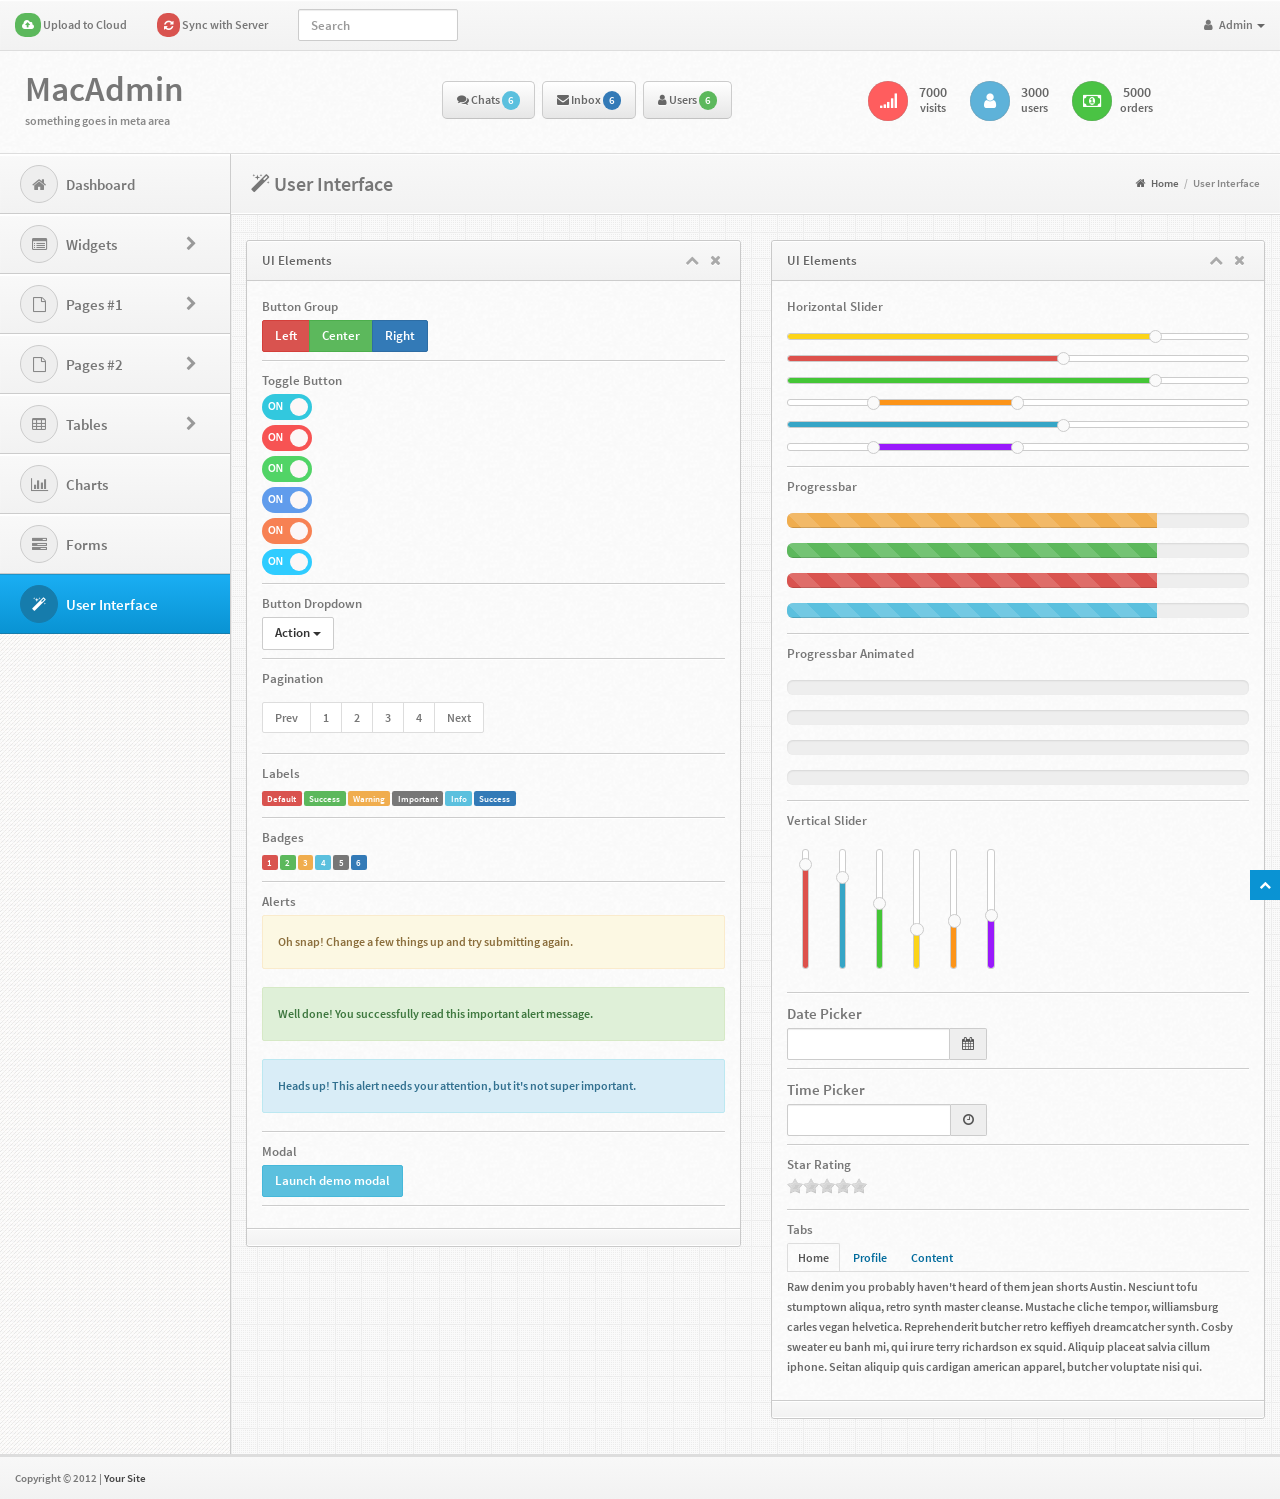
==== commit 7cbcad74: "Update12082018" ====
--- a/AdminPrabhus/ui.html
+++ b/AdminPrabhus/ui.html
@@ -14,19 +14,19 @@
   <!-- Stylesheets -->
   <link href="css/bootstrap.min.css" rel="stylesheet">
   <!-- Font awesome icon -->
-  <link rel="stylesheet" href="css/font-awesome.min.css"> 
+  <link rel="stylesheet" href="css/font-awesome.min.css">
   <!-- jQuery UI -->
-  <link rel="stylesheet" href="css/jquery-ui.css"> 
+  <link rel="stylesheet" href="css/jquery-ui.css">
   <!-- Calendar -->
   <link rel="stylesheet" href="css/fullcalendar.css">
   <!-- prettyPhoto -->
-  <link rel="stylesheet" href="css/prettyPhoto.css">  
+  <link rel="stylesheet" href="css/prettyPhoto.css">
   <!-- Star rating -->
   <link rel="stylesheet" href="css/rateit.css">
   <!-- Date picker -->
   <link rel="stylesheet" href="css/bootstrap-datetimepicker.min.css">
   <!-- CLEditor -->
-  <link rel="stylesheet" href="css/jquery.cleditor.css">  
+  <link rel="stylesheet" href="css/jquery.cleditor.css">
   <!-- Data tables -->
   <link rel="stylesheet" href="css/jquery.dataTables.css">
   <!-- Bootstrap toggle -->
@@ -34,8 +34,8 @@
   <!-- Main stylesheet -->
   <link href="css/style.css" rel="stylesheet">
   <!-- Widgets stylesheet -->
-  <link href="css/widgets.css" rel="stylesheet">   
-  
+  <link href="css/widgets.css" rel="stylesheet">
+
   <script src="js/respond.min.js"></script>
   <!--[if lt IE 9]>
   <script src="js/html5shiv.js"></script>
@@ -48,7 +48,7 @@
 <body>
 
 <div class="navbar navbar-fixed-top bs-docs-nav" role="banner">
-  
+
     <div class="conjtainer">
       <!-- Menu button for smallar screens -->
       <div class="navbar-header">
@@ -58,13 +58,13 @@
 		  <!-- Site name for smallar screens -->
 		  <a href="index.html" class="navbar-brand hidden-lg">MacBeth</a>
 		</div>
-      
-      
+
+
 
       <!-- Navigation starts -->
-      <nav class="collapse navbar-collapse bs-navbar-collapse" role="navigation">         
-
-        <ul class="nav navbar-nav">  
+      <nav class="collapse navbar-collapse bs-navbar-collapse" role="navigation">
+
+        <ul class="nav navbar-nav">
 
           <!-- Upload to server link. Class "dropdown-big" creates big dropdown -->
           <li class="dropdown dropdown-big">
@@ -90,9 +90,9 @@
 					<div class="progress-bar progress-bar-success"  role="progressbar" aria-valuenow="80" aria-valuemin="0" aria-valuemax="100" style="width: 80%">
 						<span class="sr-only">80% Complete</span>
 					</div>
-			    </div> 
-
-                <hr />             
+			    </div>
+
+                <hr />
 
                 <!-- Dropdown menu footer -->
                 <div class="drop-foot">
@@ -135,11 +135,11 @@
 		</form>
         <!-- Links -->
         <ul class="nav navbar-nav pull-right">
-          <li class="dropdown pull-right">            
+          <li class="dropdown pull-right">
             <a data-toggle="dropdown" class="dropdown-toggle" href="#">
-              <i class="fa fa-user"></i> Admin <b class="caret"></b>              
+              <i class="fa fa-user"></i> Admin <b class="caret"></b>
             </a>
-            
+
             <!-- Dropdown menu -->
             <ul class="dropdown-menu">
               <li><a href="#"><i class="fa fa-user"></i> Profile</a></li>
@@ -147,7 +147,7 @@
               <li><a href="login.html"><i class="fa fa-sign-out"></i> Logout</a></li>
             </ul>
           </li>
-          
+
         </ul>
       </nav>
 
@@ -179,7 +179,7 @@
             <!-- Comment button with number of latest comments count -->
             <li class="dropdown dropdown-big">
               <a class="dropdown-toggle" href="#" data-toggle="dropdown">
-                <i class="fa fa-comments"></i> Chats <span   class="label label-info">6</span> 
+                <i class="fa fa-comments"></i> Chats <span   class="label label-info">6</span>
               </a>
 
                 <ul class="dropdown-menu">
@@ -204,19 +204,19 @@
                     <h6><a href="#">What are you doing?</a> <span class="label label-warning pull-right">14:42</span></h6>
                     <div class="clearfix"></div>
                     <hr />
-                  </li>                  
+                  </li>
                   <li>
                     <div class="drop-foot">
                       <a href="#">View All</a>
                     </div>
-                  </li>                                    
+                  </li>
                 </ul>
             </li>
 
             <!-- Message button with number of latest messages count-->
             <li class="dropdown dropdown-big">
               <a class="dropdown-toggle" href="#" data-toggle="dropdown">
-                <i class="fa fa-envelope"></i> Inbox <span class="label label-primary">6</span> 
+                <i class="fa fa-envelope"></i> Inbox <span class="label label-primary">6</span>
               </a>
 
                 <ul class="dropdown-menu">
@@ -242,14 +242,14 @@
                     <div class="drop-foot">
                       <a href="#">View All</a>
                     </div>
-                  </li>                                    
+                  </li>
                 </ul>
             </li>
 
             <!-- Members button with number of latest members count -->
             <li class="dropdown dropdown-big">
               <a class="dropdown-toggle" href="#" data-toggle="dropdown">
-                <i class="fa fa-user"></i> Users <span   class="label label-success">6</span> 
+                <i class="fa fa-user"></i> Users <span   class="label label-success">6</span>
               </a>
 
                 <ul class="dropdown-menu">
@@ -274,14 +274,14 @@
                     <h6><a href="#">Kumarasamy</a> <span class="label label-warning pull-right">Free</span></h6>
                     <div class="clearfix"></div>
                     <hr />
-                  </li>                  
+                  </li>
                   <li>
                     <div class="drop-foot">
                       <a href="#">View All</a>
                     </div>
-                  </li>                                    
+                  </li>
                 </ul>
-            </li> 
+            </li>
 
           </ul>
 
@@ -296,7 +296,7 @@
             <div class="hdata">
               <div class="mcol-left">
                 <!-- Icon with red background -->
-                <i class="fa fa-signal bred"></i> 
+                <i class="fa fa-signal bred"></i>
               </div>
               <div class="mcol-right">
                 <!-- Number of visitors -->
@@ -309,7 +309,7 @@
             <div class="hdata">
               <div class="mcol-left">
                 <!-- Icon with blue background -->
-                <i class="fa fa-user bblue"></i> 
+                <i class="fa fa-user bblue"></i>
               </div>
               <div class="mcol-right">
                 <!-- Number of visitors -->
@@ -322,14 +322,14 @@
             <div class="hdata">
               <div class="mcol-left">
                 <!-- Icon with green background -->
-                <i class="fa fa-money bgreen"></i> 
+                <i class="fa fa-money bgreen"></i>
               </div>
               <div class="mcol-right">
                 <!-- Number of visitors -->
                 <p><a href="#">5000</a><em>orders</em></p>
               </div>
               <div class="clearfix"></div>
-            </div>                        
+            </div>
 
           </div>
         </div>
@@ -353,7 +353,7 @@
         <ul id="nav">
           <!-- Main menu with font awesome icon -->
           <li><a href="index.html"><i class="fa fa-home"></i> Dashboard</a>
-            <!-- Sub menu markup 
+            <!-- Sub menu markup
             <ul>
               <li><a href="#">Submenu #1</a></li>
               <li><a href="#">Submenu #2</a></li>
@@ -366,7 +366,7 @@
               <li><a href="widgets2.html">Widgets #2</a></li>
               <li><a href="widgets3.html">Widgets #3</a></li>
             </ul>
-          </li>  
+          </li>
           <li class="has_sub"><a href="#"><i class="fa fa-file-o"></i> Pages #1  <span class="pull-right"><i class="fa fa-chevron-right"></i></span></a>
             <ul>
               <li><a href="post.html">Post</a></li>
@@ -376,7 +376,7 @@
               <li><a href="invoice.html">Invoice</a></li>
               <li><a href="gallery.html">Gallery</a></li>
             </ul>
-          </li> 
+          </li>
           <li class="has_sub"><a href="#"><i class="fa fa-file-o"></i> Pages #2  <span class="pull-right"><i class="fa fa-chevron-right"></i></span></a>
             <ul>
               <li><a href="media.html">Media</a></li>
@@ -386,14 +386,14 @@
               <li><a href="calendar.html">Calendar</a></li>
               <li><a href="grid.html">Grid</a></li>
             </ul>
-          </li>      
+          </li>
 		  <li class="has_sub"><a href="#"><i class="fa fa-table"></i> Tables  <span class="pull-right"><i class="fa fa-chevron-right"></i></span></a>
             <ul>
               <li><a href="tables.html">Tables</a></li>
               <li><a href="dynamic-tables.html">Dynamic Tables</a></li>
             </ul>
-          </li>		  
-          <li><a href="charts.html"><i class="fa fa-bar-chart-o"></i> Charts</a></li> 
+          </li>
+          <li><a href="charts.html"><i class="fa fa-bar-chart-o"></i> Charts</a></li>
           <li><a href="forms.html"><i class="fa fa-tasks"></i> Forms</a></li>
           <li class="open"><a href="ui.html"><i class="fa fa-magic"></i> User Interface</a></li>
         </ul>
@@ -403,7 +403,7 @@
 
   	<!-- Main bar -->
   	<div class="mainbar">
-      
+
 	    <!-- Page heading -->
 	    <div class="page-head">
         <!-- Page heading -->
@@ -412,9 +412,9 @@
 
         <!-- Breadcrumb -->
         <div class="bread-crumb pull-right">
-          <a href="index.html"><i class="fa fa-home"></i> Home</a> 
+          <a href="index.html"><i class="fa fa-home"></i> Home</a>
           <!-- Divider -->
-          <span class="divider">/</span> 
+          <span class="divider">/</span>
           <a href="#" class="bread-current">User Interface</a>
         </div>
 
@@ -438,7 +438,7 @@
                 <div class="widget-head">
                   <div class="pull-left">UI Elements</div>
                   <div class="widget-icons pull-right">
-                    <a href="#" class="wminimize"><i class="fa fa-chevron-up"></i></a> 
+                    <a href="#" class="wminimize"><i class="fa fa-chevron-up"></i></a>
                     <a href="#" class="wclose"><i class="fa fa-times"></i></a>
                   </div>
                   <div class="clearfix"></div>
@@ -446,7 +446,7 @@
 
                 <div class="widget-content">
                   <div class="padd">
-                    
+
                     <h5>Button Group</h5>
                     <div class="btn-group">
                       <button class="btn btn-danger">Left</button>
@@ -474,7 +474,7 @@
 					<div>
 						<input type="checkbox" class="toggleBtn" checked />
 					</div>
-					<hr />                                  
+					<hr />
 
                     <h5>Button Dropdown</h5>
                     <div class="btn-group">
@@ -490,7 +490,7 @@
                     <hr />
 
                     <h5>Pagination</h5>
-                    
+
                       <ul class="pagination">
                         <li><a href="#">Prev</a></li>
                         <li><a href="#">1</a></li>
@@ -499,7 +499,7 @@
                         <li><a href="#">4</a></li>
                         <li><a href="#">Next</a></li>
                       </ul>
-                    
+
                     <hr />
 
                     <h5>Labels</h5>
@@ -529,14 +529,14 @@
                     </div>
                     <div class="alert alert-info">
                       Heads up! This alert needs your attention, but it's not super important.
-                    </div>                                        
+                    </div>
                     <hr />
 
 
                     <h5>Modal</h5>
                     <!-- Button to trigger modal -->
                     <a href="#myModal" class="btn btn-info" data-toggle="modal">Launch demo modal</a>
-                     
+
                     <!-- Modal -->
                     <div id="myModal" class="modal fade" tabindex="-1" role="dialog" aria-labelledby="myModalLabel" aria-hidden="true">
 					<div class="modal-dialog">
@@ -563,7 +563,7 @@
                   <div class="widget-foot">
                     <!-- Footer goes here -->
                   </div>
-              </div>  
+              </div>
 
             </div>
             <div class="col-md-6">
@@ -572,7 +572,7 @@
                 <div class="widget-head">
                   <div class="pull-left">UI Elements</div>
                   <div class="widget-icons pull-right">
-                    <a href="#" class="wminimize"><i class="fa fa-chevron-up"></i></a> 
+                    <a href="#" class="wminimize"><i class="fa fa-chevron-up"></i></a>
                     <a href="#" class="wclose"><i class="fa fa-times"></i></a>
                   </div>
                   <div class="clearfix"></div>
@@ -589,7 +589,7 @@
                     <div id="master5" class="slider-orange"></div>
                     <div id="master2" class="slider-blue"></div>
                     <div id="master6" class="slider-violet"></div>
-                     
+
                     <hr />
 
                     <h5>Progressbar</h5>
@@ -705,7 +705,7 @@
                   <div class="widget-foot">
                     <!-- Footer goes here -->
                   </div>
-              </div>                
+              </div>
 
             </div>
 
@@ -718,7 +718,7 @@
 
     </div>
 
-   <!-- Mainbar ends -->	    	
+   <!-- Mainbar ends -->
    <div class="clearfix"></div>
 
 </div>
@@ -734,12 +734,12 @@
       </div>
     </div>
   </div>
-</footer> 	
+</footer>
 
 <!-- Footer ends -->
 
 <!-- Scroll to top -->
-<span class="totop"><a href="#"><i class="fa fa-chevron-up"></i></a></span> 
+<span class="totop"><a href="#"><i class="fa fa-chevron-up"></i></a></span>
 
 <!-- JS -->
 <script src="js/jquery.js"></script> <!-- jQuery -->
@@ -776,4 +776,4 @@
 <script src="js/charts.js"></script> <!-- Charts & Graphs -->
 
 </body>
-</html>+</html>
